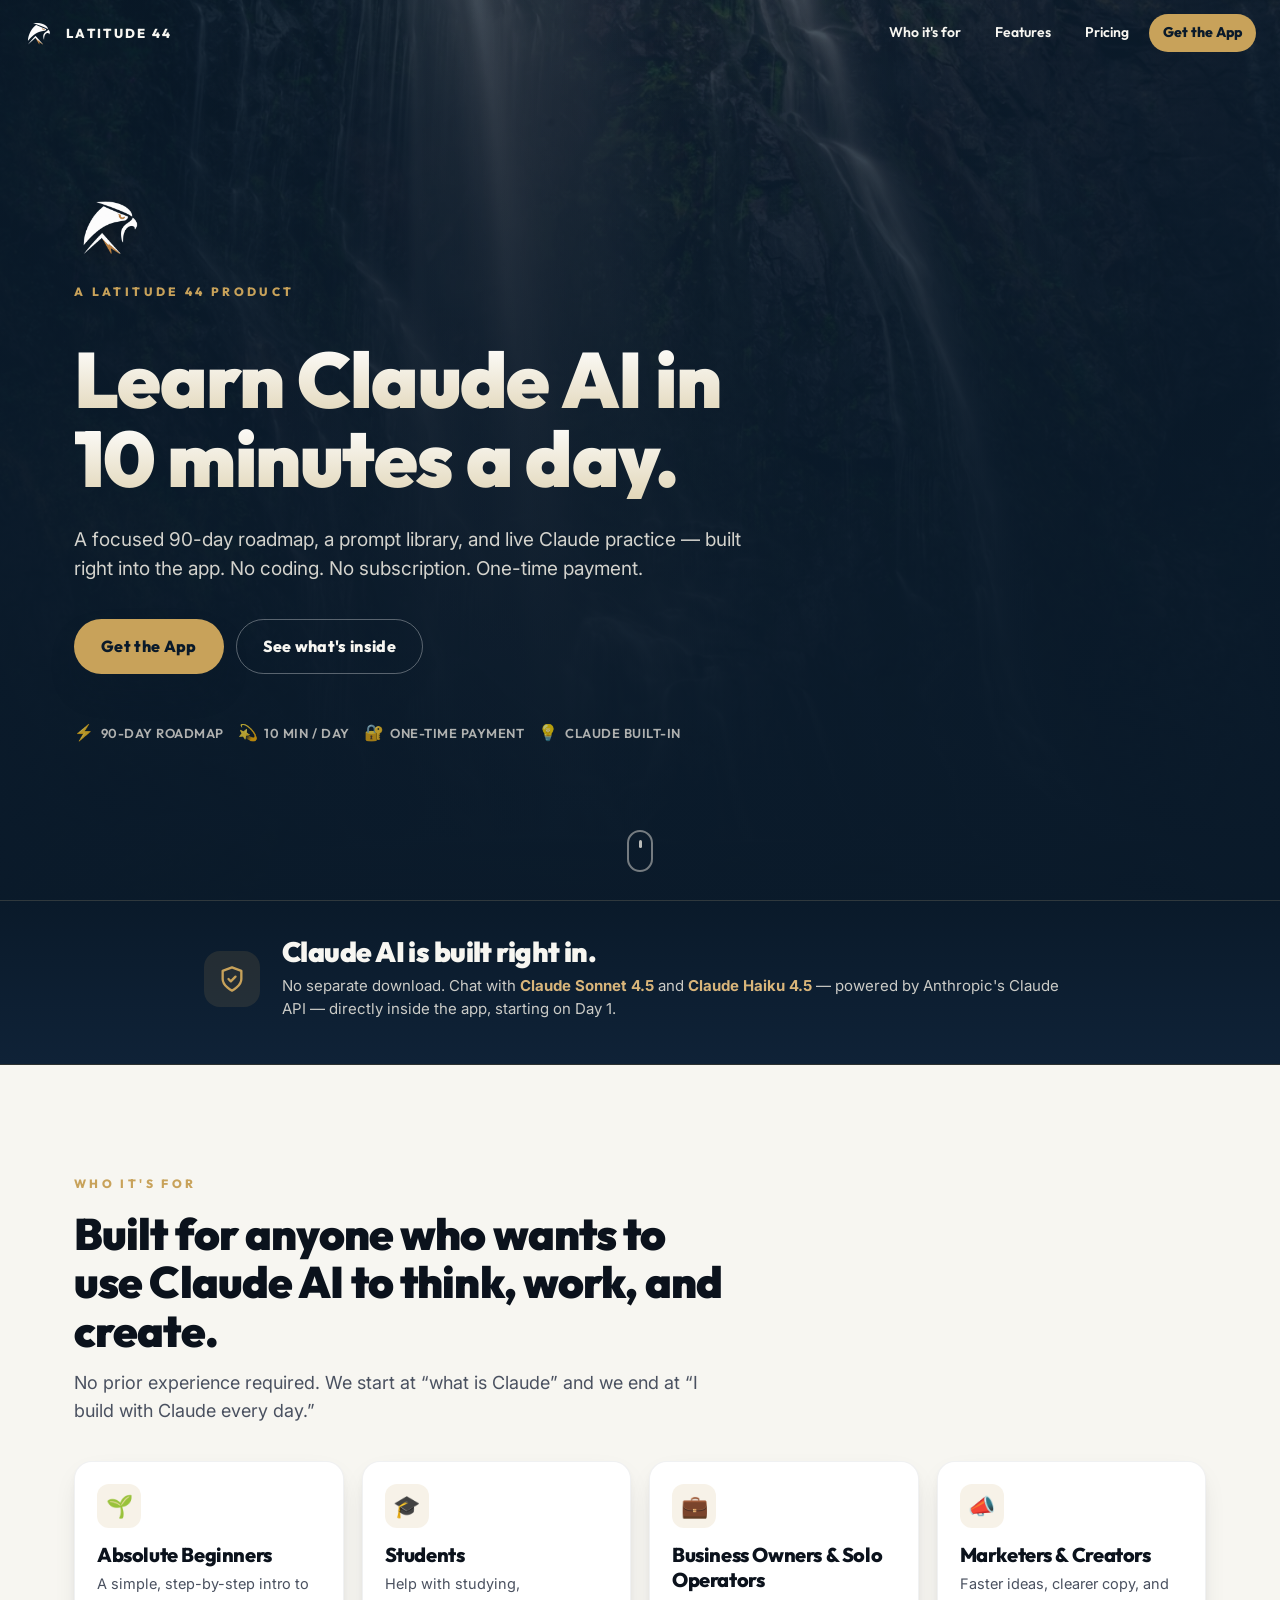
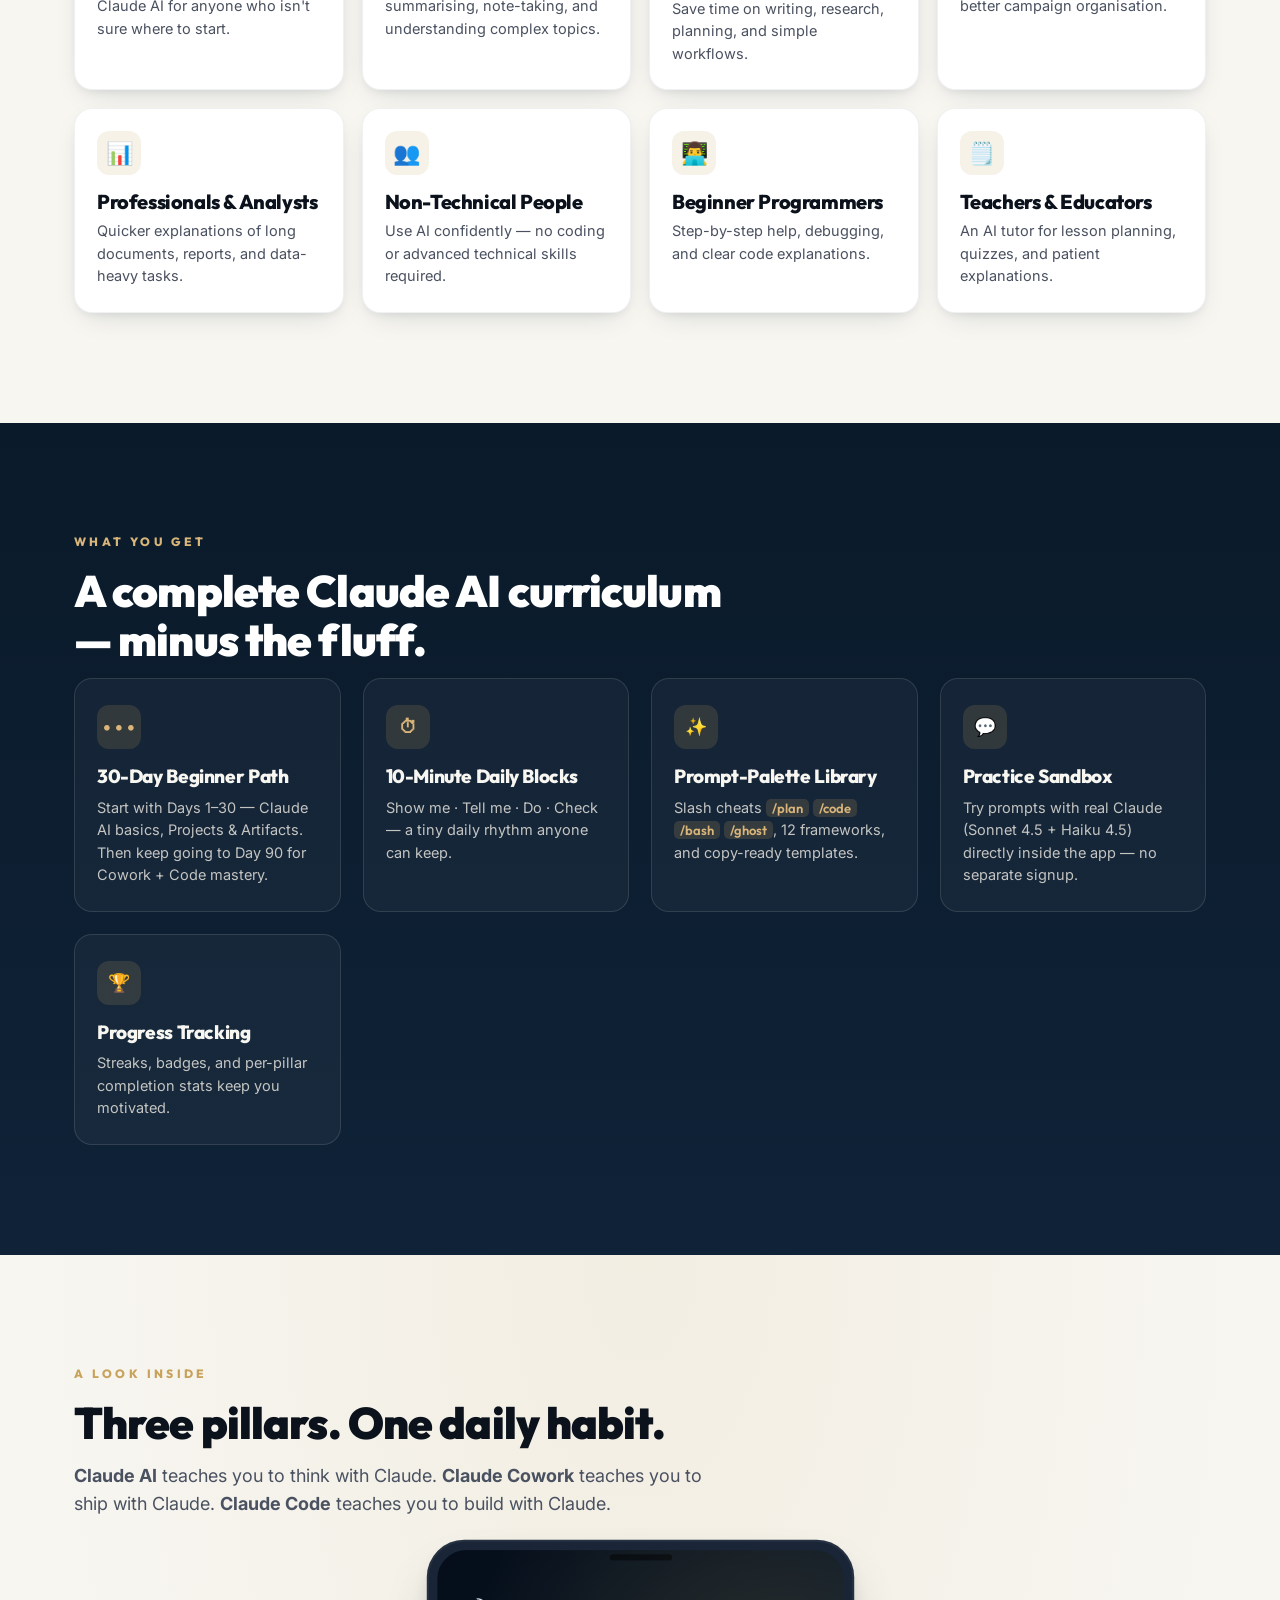
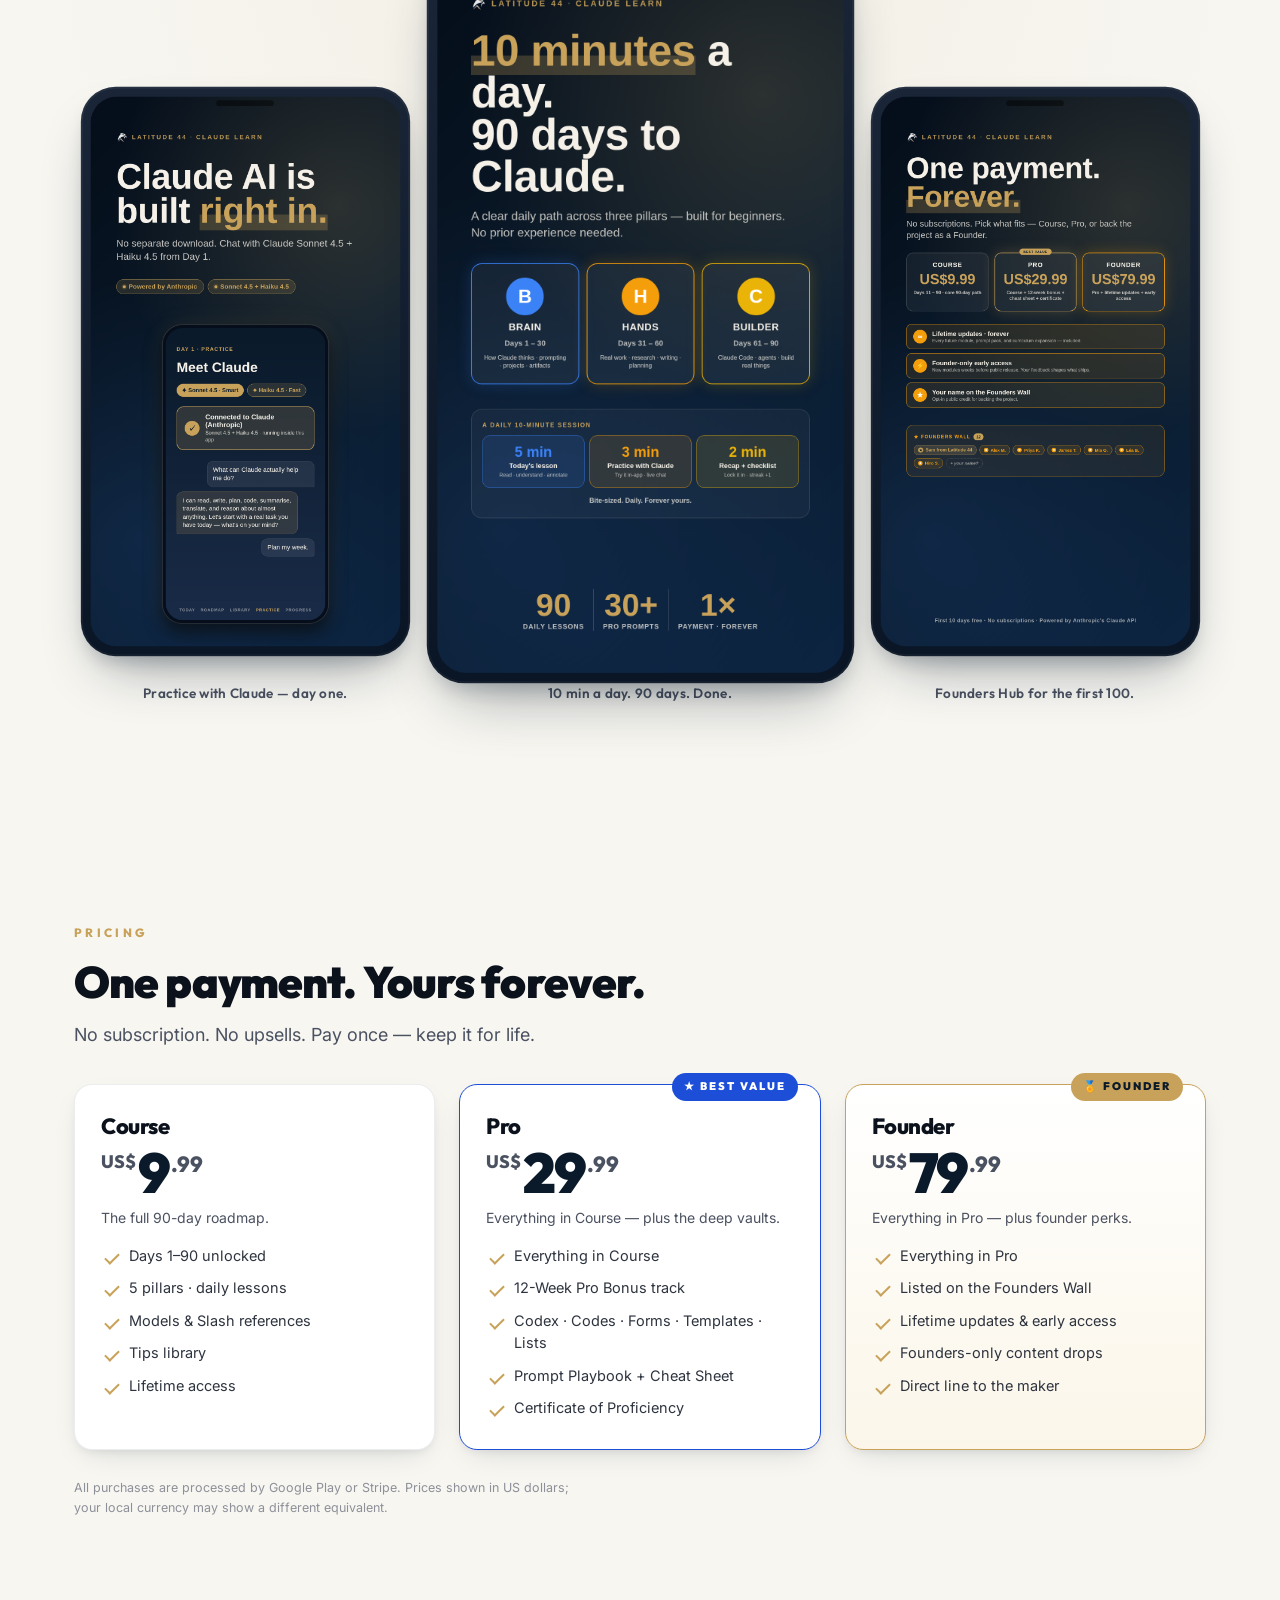
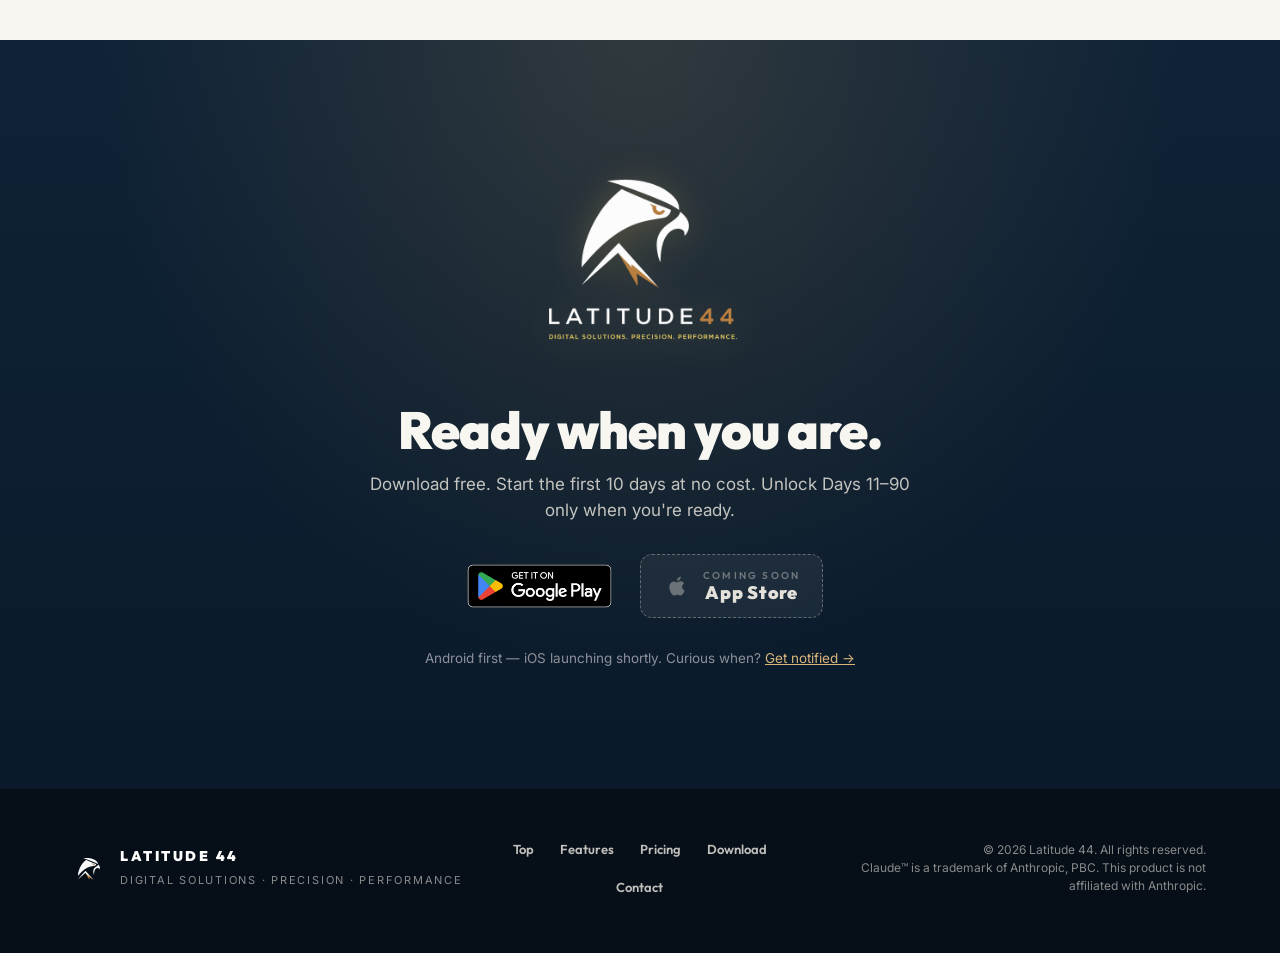
==== index.html @ 49bea575 "Add files via upload" ====
<!doctype html>
<html lang="en">
<head>
  <meta charset="utf-8" />
  <meta name="viewport" content="width=device-width,initial-scale=1,viewport-fit=cover" />
  <meta name="theme-color" content="#0A1A2A" />
  <title>Claude Learn — Learn Claude AI in 10 min/day · Latitude 44</title>
  <meta name="description" content="Master Claude AI in 90 days with a 10-minute daily routine. 90-day roadmap, prompt library, in-app Claude practice. Built by Latitude 44." />
  <meta name="author" content="Latitude 44" />

  <!-- Open Graph / social previews -->
  <meta property="og:type" content="website" />
  <meta property="og:title" content="Claude Learn — Learn Claude AI in 10 min/day" />
  <meta property="og:description" content="Master Claude AI in 90 days with a 10-minute daily routine. Built by Latitude 44." />
  <meta property="og:image" content="./assets/screenshot1_built_in_claude.png" />
  <meta property="og:url" content="https://latitude44.app" />
  <meta name="twitter:card" content="summary_large_image" />

  <link rel="icon" href="./assets/latitude44-falcon.png" type="image/png" />
  <link rel="apple-touch-icon" href="./assets/latitude44-falcon.png" />

  <!-- Display + body typefaces -->
  <link rel="preconnect" href="https://fonts.googleapis.com" />
  <link rel="preconnect" href="https://fonts.gstatic.com" crossorigin />
  <link
    href="https://fonts.googleapis.com/css2?family=Outfit:wght@400;600;800;900&family=Inter:wght@400;500;600;700&display=swap"
    rel="stylesheet"
  />

  <link rel="stylesheet" href="./styles.css" />
</head>
<body>

  <!-- ============== TOP NAV ============== -->
  <header class="top-nav" aria-label="Primary">
    <a href="#hero" class="brand-mark" aria-label="Latitude 44 home">
      <img src="./assets/latitude44-falcon.png" alt="Latitude 44 falcon" width="36" height="36" />
      <span class="brand-mark__text">LATITUDE&nbsp;44</span>
    </a>
    <nav class="top-nav__links" aria-label="Page sections">
      <a href="#who-for">Who it's for</a>
      <a href="#features">Features</a>
      <a href="#pricing">Pricing</a>
      <a href="#get" class="top-nav__cta">Get the App</a>
    </nav>
  </header>

  <!-- ============== HERO ============== -->
  <section id="hero" class="hero">
    <div class="hero__bg" aria-hidden="true">
      <img src="./assets/welcome-bg.webp" alt="" />
      <div class="hero__bg-overlay"></div>
    </div>

    <div class="hero__inner container">
      <img class="hero__falcon reveal" src="./assets/latitude44-falcon.png" alt="Latitude 44 falcon mark" width="96" height="96" />

      <p class="eyebrow reveal" style="--delay:90ms">A LATITUDE&nbsp;44 PRODUCT</p>

      <h1 class="hero__title">
        <span class="word reveal" style="--delay:120ms">Learn</span>
        <span class="word reveal" style="--delay:180ms">Claude&nbsp;AI</span>
        <span class="word reveal" style="--delay:240ms">in</span>
        <span class="word reveal" style="--delay:300ms">10&nbsp;minutes</span>
        <span class="word reveal" style="--delay:360ms">a&nbsp;day.</span>
      </h1>

      <p class="hero__sub reveal" style="--delay:480ms">
        A focused 90-day roadmap, a prompt library, and live Claude practice — built right into the app.
        No coding. No subscription. One-time payment.
      </p>

      <div class="hero__ctas reveal" style="--delay:600ms">
        <a href="#get" class="btn btn--primary">Get the App</a>
        <a href="#features" class="btn btn--ghost">See what's inside</a>
      </div>

      <ul class="hero__trust reveal" style="--delay:720ms" aria-label="At-a-glance highlights">
        <li><span>⚡</span> 90-day roadmap</li>
        <li><span>💫</span> 10 min / day</li>
        <li><span>🔐</span> One-time payment</li>
        <li><span>💡</span> Claude built-in</li>
      </ul>
    </div>

    <a href="#trust" class="hero__scroll-cue" aria-label="Scroll for more">
      <span></span>
    </a>
  </section>

  <!-- ============== TRUST STRIP · Claude is built in ============== -->
  <section id="trust" class="trust">
    <div class="container trust__inner reveal-on-scroll">
      <div class="trust__icon" aria-hidden="true">
        <svg viewBox="0 0 24 24" width="28" height="28" fill="none" stroke="currentColor" stroke-width="2" stroke-linecap="round" stroke-linejoin="round"><path d="M12 22s8-4 8-10V5l-8-3-8 3v7c0 6 8 10 8 10z"/><polyline points="9 12 11 14 15 10"/></svg>
      </div>
      <div class="trust__copy">
        <h2 class="trust__title">Claude AI is built right in.</h2>
        <p class="trust__body">
          No separate download. Chat with <strong>Claude Sonnet&nbsp;4.5</strong> and <strong>Claude Haiku&nbsp;4.5</strong> — powered by Anthropic's Claude API — directly inside the app, starting on Day&nbsp;1.
        </p>
      </div>
    </div>
  </section>

  <!-- ============== WHO THIS IS FOR ============== -->
  <section id="who-for" class="section">
    <div class="container">
      <p class="section__eyebrow reveal-on-scroll">WHO IT'S FOR</p>
      <h2 class="section__title reveal-on-scroll">Built for anyone who wants to use Claude AI to think, work, and create.</h2>
      <p class="section__lead reveal-on-scroll">No prior experience required. We start at “what is Claude” and we end at “I build with Claude every day.”</p>

      <div class="grid grid--3">
        <div class="who-card reveal-on-scroll">
          <span class="who-card__icon">🌱</span>
          <h3>Absolute Beginners</h3>
          <p>A simple, step-by-step intro to Claude AI for anyone who isn't sure where to start.</p>
        </div>
        <div class="who-card reveal-on-scroll">
          <span class="who-card__icon">🎓</span>
          <h3>Students</h3>
          <p>Help with studying, summarising, note-taking, and understanding complex topics.</p>
        </div>
        <div class="who-card reveal-on-scroll">
          <span class="who-card__icon">💼</span>
          <h3>Business Owners &amp; Solo Operators</h3>
          <p>Save time on writing, research, planning, and simple workflows.</p>
        </div>
        <div class="who-card reveal-on-scroll">
          <span class="who-card__icon">📣</span>
          <h3>Marketers &amp; Creators</h3>
          <p>Faster ideas, clearer copy, and better campaign organisation.</p>
        </div>
        <div class="who-card reveal-on-scroll">
          <span class="who-card__icon">📊</span>
          <h3>Professionals &amp; Analysts</h3>
          <p>Quicker explanations of long documents, reports, and data-heavy tasks.</p>
        </div>
        <div class="who-card reveal-on-scroll">
          <span class="who-card__icon">👥</span>
          <h3>Non-Technical People</h3>
          <p>Use AI confidently — no coding or advanced technical skills required.</p>
        </div>
        <div class="who-card reveal-on-scroll">
          <span class="who-card__icon">👨‍💻</span>
          <h3>Beginner Programmers</h3>
          <p>Step-by-step help, debugging, and clear code explanations.</p>
        </div>
        <div class="who-card reveal-on-scroll">
          <span class="who-card__icon">🗒️</span>
          <h3>Teachers &amp; Educators</h3>
          <p>An AI tutor for lesson planning, quizzes, and patient explanations.</p>
        </div>
      </div>
    </div>
  </section>

  <!-- ============== FEATURES (WHAT YOU GET) ============== -->
  <section id="features" class="section section--dark">
    <div class="container">
      <p class="section__eyebrow section__eyebrow--gold reveal-on-scroll">WHAT YOU GET</p>
      <h2 class="section__title section__title--light reveal-on-scroll">A complete Claude AI curriculum — minus the fluff.</h2>

      <div class="grid grid--features">
        <article class="feat-card reveal-on-scroll">
          <div class="feat-card__icon">• • •</div>
          <h3>30-Day Beginner Path</h3>
          <p>Start with Days 1–30 — Claude AI basics, Projects &amp; Artifacts. Then keep going to Day 90 for Cowork + Code mastery.</p>
        </article>
        <article class="feat-card reveal-on-scroll">
          <div class="feat-card__icon">⏱</div>
          <h3>10-Minute Daily Blocks</h3>
          <p>Show me · Tell me · Do · Check — a tiny daily rhythm anyone can keep.</p>
        </article>
        <article class="feat-card reveal-on-scroll">
          <div class="feat-card__icon">✨</div>
          <h3>Prompt-Palette Library</h3>
          <p>Slash cheats <code>/plan</code> <code>/code</code> <code>/bash</code> <code>/ghost</code>, 12 frameworks, and copy-ready templates.</p>
        </article>
        <article class="feat-card reveal-on-scroll">
          <div class="feat-card__icon">💬</div>
          <h3>Practice Sandbox</h3>
          <p>Try prompts with real Claude (Sonnet&nbsp;4.5 + Haiku&nbsp;4.5) directly inside the app — no separate signup.</p>
        </article>
        <article class="feat-card reveal-on-scroll">
          <div class="feat-card__icon">🏆</div>
          <h3>Progress Tracking</h3>
          <p>Streaks, badges, and per-pillar completion stats keep you motivated.</p>
        </article>
      </div>
    </div>
  </section>

  <!-- ============== APP PREVIEW · phones ============== -->
  <section id="preview" class="section section--showcase">
    <div class="container">
      <p class="section__eyebrow reveal-on-scroll">A LOOK INSIDE</p>
      <h2 class="section__title reveal-on-scroll">Three pillars. One daily habit.</h2>
      <p class="section__lead reveal-on-scroll">
        <strong>Claude AI</strong> teaches you to think with Claude. <strong>Claude Cowork</strong> teaches you to ship with Claude. <strong>Claude Code</strong> teaches you to build with Claude.
      </p>

      <div class="phones reveal-on-scroll">
        <figure class="phone phone--side">
          <div class="phone__frame"><img src="./assets/screenshot1_built_in_claude.png" alt="Claude AI built-in to the app" /></div>
          <figcaption>Practice with Claude — day one.</figcaption>
        </figure>
        <figure class="phone phone--center">
          <div class="phone__frame"><img src="./assets/screenshot2_10min_90days.png" alt="10 minutes a day, 90 days" /></div>
          <figcaption>10 min a day. 90 days. Done.</figcaption>
        </figure>
        <figure class="phone phone--side">
          <div class="phone__frame"><img src="./assets/screenshot3_founders_hub.png" alt="Founders Hub for Founder-tier buyers" /></div>
          <figcaption>Founders Hub for the first 100.</figcaption>
        </figure>
      </div>
    </div>
  </section>

  <!-- ============== PRICING · 3 tiers ============== -->
  <section id="pricing" class="section">
    <div class="container">
      <p class="section__eyebrow reveal-on-scroll">PRICING</p>
      <h2 class="section__title reveal-on-scroll">One payment. Yours forever.</h2>
      <p class="section__lead reveal-on-scroll">No subscription. No upsells. Pay once — keep it for life.</p>

      <div class="grid grid--pricing">
        <article class="tier reveal-on-scroll">
          <header>
            <h3>Course</h3>
            <div class="tier__price"><span class="tier__currency">US$</span>9<span class="tier__decimal">.99</span></div>
            <p class="tier__lead">The full 90-day roadmap.</p>
          </header>
          <ul>
            <li>Days 1–90 unlocked</li>
            <li>5 pillars · daily lessons</li>
            <li>Models &amp; Slash references</li>
            <li>Tips library</li>
            <li>Lifetime access</li>
          </ul>
        </article>

        <article class="tier tier--featured reveal-on-scroll">
          <div class="tier__badge">★ BEST VALUE</div>
          <header>
            <h3>Pro</h3>
            <div class="tier__price"><span class="tier__currency">US$</span>29<span class="tier__decimal">.99</span></div>
            <p class="tier__lead">Everything in Course — plus the deep vaults.</p>
          </header>
          <ul>
            <li>Everything in Course</li>
            <li>12-Week Pro Bonus track</li>
            <li>Codex · Codes · Forms · Templates · Lists</li>
            <li>Prompt Playbook + Cheat Sheet</li>
            <li>Certificate of Proficiency</li>
          </ul>
        </article>

        <article class="tier tier--founder reveal-on-scroll">
          <div class="tier__badge tier__badge--gold">🏅 FOUNDER</div>
          <header>
            <h3>Founder</h3>
            <div class="tier__price"><span class="tier__currency">US$</span>79<span class="tier__decimal">.99</span></div>
            <p class="tier__lead">Everything in Pro — plus founder perks.</p>
          </header>
          <ul>
            <li>Everything in Pro</li>
            <li>Listed on the Founders Wall</li>
            <li>Lifetime updates &amp; early access</li>
            <li>Founders-only content drops</li>
            <li>Direct line to the maker</li>
          </ul>
        </article>
      </div>

      <p class="pricing__finepoint reveal-on-scroll">All purchases are processed by Google Play or Stripe. Prices shown in US dollars; your local currency may show a different equivalent.</p>
    </div>
  </section>

  <!-- ============== GET / BUY ============== -->
  <section id="get" class="section section--get">
    <div class="container get__inner">
      <img class="get__logo" src="./assets/latitude44-logo.png" alt="Latitude 44" />
      <h2 class="get__title">Ready when you are.</h2>
      <p class="get__lead">Download free. Start the first 10 days at no cost. Unlock Days 11–90 only when you're ready.</p>

      <div class="get__badges">
        <a
          class="badge badge--live"
          href="https://play.google.com/store/apps/details?id=com.latitude44.claudelearn"
          target="_blank"
          rel="noopener"
          aria-label="Get Claude Learn on Google Play"
        >
          <img src="./assets/google-play-badge.png" alt="Get it on Google Play" />
        </a>

        <div class="badge badge--soon" aria-label="Coming soon to the Apple App Store">
          <div class="badge--soon__inner">
            <svg viewBox="0 0 24 24" width="28" height="28" fill="currentColor" aria-hidden="true"><path d="M16.365 12.667c-.018-2.026 1.65-2.998 1.724-3.046-.94-1.376-2.404-1.565-2.927-1.588-1.247-.126-2.434.733-3.07.733-.633 0-1.612-.715-2.65-.695-1.366.02-2.626.794-3.328 2.013-1.418 2.459-.362 6.094 1.021 8.087.677.976 1.483 2.07 2.54 2.03 1.022-.041 1.41-.66 2.646-.66s1.586.66 2.667.64c1.103-.018 1.798-.991 2.471-1.97.778-1.13 1.097-2.227 1.115-2.283-.024-.012-2.137-.819-2.159-3.261zM14.43 6.45c.55-.69.928-1.62.825-2.583-.797.035-1.793.555-2.367 1.235-.508.594-.962 1.572-.847 2.49.897.07 1.83-.453 2.39-1.142z"/></svg>
            <span>
              <span class="badge--soon__lead">Coming soon</span>
              <span class="badge--soon__store">App&nbsp;Store</span>
            </span>
          </div>
        </div>
      </div>

      <p class="get__finepoint">Android first — iOS launching shortly. Curious when? <a href="mailto:latitude44@protonmail.com?subject=Notify%20me%20when%20iOS%20launches">Get notified →</a></p>
    </div>
  </section>

  <!-- ============== FOOTER ============== -->
  <footer class="footer">
    <div class="container footer__inner">
      <div class="footer__brand">
        <img src="./assets/latitude44-falcon.png" alt="" width="32" height="32" />
        <div>
          <p class="footer__name">LATITUDE&nbsp;44</p>
          <p class="footer__tagline">DIGITAL SOLUTIONS · PRECISION · PERFORMANCE</p>
        </div>
      </div>
      <nav class="footer__links" aria-label="Footer">
        <a href="#hero">Top</a>
        <a href="#features">Features</a>
        <a href="#pricing">Pricing</a>
        <a href="#get">Download</a>
        <a href="mailto:latitude44@protonmail.com">Contact</a>
      </nav>
      <p class="footer__legal">
        © <span id="yr"></span> Latitude&nbsp;44. All rights reserved.
        <br />
        Claude™ is a trademark of Anthropic, PBC. This product is not affiliated with Anthropic.
      </p>
    </div>
  </footer>

  <script src="./script.js" defer></script>
</body>
</html>
---- styles.css ----
/* ====================================================================
   Latitude 44 — Claude Learn landing page
   ------------------------------------------------------------------
   Design tokens mirror the in-app `latitude44` brand object:
     navy  #0A1A2A   gold  #C8A25A   greyLight #E6E6E6
   Headings use Outfit 900 (display).  Body uses Inter.
   ==================================================================== */

:root {
  --navy-900: #0A1A2A;
  --navy-800: #0F2237;
  --navy-700: #15314F;
  --navy-600: #1C406A;
  --gold-500: #C8A25A;
  --gold-400: #D9B57A;
  --grey-100: #F7F6F1;
  --grey-200: #E6E6E6;
  --grey-500: #8D9099;
  --ink-900:  #0B121C;
  --ink-700:  #2E343F;
  --ink-500:  #4A5160;

  --brain:    #1E2C50;   /* pillar 1 · navy */
  --hands:    #0E7490;   /* pillar 2 · cyan */
  --builder:  #1D4ED8;   /* pillar 3 · blue */

  --maxw:     1180px;
  --radius:   18px;
  --radius-sm: 10px;

  --shadow-card: 0 10px 30px -12px rgba(10,26,42,.18), 0 4px 8px -3px rgba(10,26,42,.08);
  --shadow-pop:  0 18px 40px -16px rgba(10,26,42,.45);
}

* { box-sizing: border-box; }
html { scroll-behavior: smooth; }
body {
  margin: 0;
  font-family: 'Inter', system-ui, -apple-system, Segoe UI, sans-serif;
  font-size: 16px;
  line-height: 1.55;
  color: var(--ink-900);
  background: var(--grey-100);
  -webkit-font-smoothing: antialiased;
  text-rendering: optimizeLegibility;
}
img { max-width: 100%; height: auto; display: block; }
a { color: inherit; }

.container {
  width: 100%;
  max-width: var(--maxw);
  margin: 0 auto;
  padding: 0 24px;
}

/* ============== TYPOGRAPHY ============== */
h1, h2, h3 {
  font-family: 'Outfit', 'Inter', sans-serif;
  letter-spacing: -0.02em;
  margin: 0;
}
h1 { font-weight: 900; font-size: clamp(40px, 7vw, 78px); line-height: 1.02; }
h2 { font-weight: 900; font-size: clamp(28px, 4vw, 44px); line-height: 1.1; }
h3 { font-weight: 800; font-size: 20px; line-height: 1.25; }

.eyebrow,
.section__eyebrow {
  font-family: 'Outfit', sans-serif;
  font-weight: 800;
  font-size: 12px;
  letter-spacing: 0.28em;
  color: var(--gold-500);
  text-transform: uppercase;
  margin: 0 0 16px;
}
.section__eyebrow--gold { color: var(--gold-400); }

/* ============== BUTTONS ============== */
.btn {
  display: inline-flex;
  align-items: center;
  justify-content: center;
  gap: 8px;
  padding: 14px 26px;
  border-radius: 999px;
  font-family: 'Outfit', sans-serif;
  font-weight: 800;
  font-size: 16px;
  letter-spacing: 0.02em;
  text-decoration: none;
  border: 1.5px solid transparent;
  transition: transform .18s ease, box-shadow .18s ease, background-color .18s ease, border-color .18s ease;
}
.btn--primary {
  background: var(--gold-500);
  color: var(--navy-900);
  box-shadow: var(--shadow-pop);
}
.btn--primary:hover { transform: translateY(-1px); background: var(--gold-400); }
.btn--primary:active { transform: translateY(0); }

.btn--ghost {
  background: transparent;
  color: var(--grey-100);
  border-color: rgba(255,255,255,.32);
}
.btn--ghost:hover { border-color: var(--gold-500); color: var(--gold-400); }

/* ============== TOP NAV ============== */
.top-nav {
  position: fixed;
  top: 0; left: 0; right: 0;
  z-index: 50;
  display: flex;
  align-items: center;
  justify-content: space-between;
  gap: 24px;
  padding: 14px 24px;
  background: rgba(10,26,42,0);
  transition: background .25s ease, backdrop-filter .25s ease, padding .25s ease;
}
.top-nav.is-scrolled {
  background: rgba(10,26,42,.72);
  backdrop-filter: blur(10px);
  -webkit-backdrop-filter: blur(10px);
  padding: 10px 24px;
}
.brand-mark {
  display: inline-flex;
  align-items: center;
  gap: 10px;
  color: var(--grey-100);
  text-decoration: none;
  font-family: 'Outfit', sans-serif;
  font-weight: 800;
  letter-spacing: 0.18em;
  font-size: 13px;
}
.brand-mark img { width: 32px; height: 32px; }
.top-nav__links {
  display: flex;
  align-items: center;
  gap: 6px;
}
.top-nav__links a {
  color: var(--grey-100);
  text-decoration: none;
  font-family: 'Outfit', sans-serif;
  font-weight: 600;
  font-size: 14px;
  padding: 8px 14px;
  border-radius: 999px;
  transition: background .18s ease, color .18s ease;
}
.top-nav__links a:hover { background: rgba(255,255,255,.08); }
.top-nav__cta {
  background: var(--gold-500);
  color: var(--navy-900) !important;
  font-weight: 800 !important;
  border-radius: 999px;
}
.top-nav__cta:hover { background: var(--gold-400) !important; }

@media (max-width: 720px) {
  .top-nav__links a:not(.top-nav__cta) { display: none; }
  .top-nav { padding: 10px 18px; }
  .brand-mark__text { display: none; }
}

/* ============== HERO ============== */
.hero {
  position: relative;
  isolation: isolate;
  min-height: 100svh;
  display: flex;
  align-items: center;
  color: var(--grey-100);
  overflow: hidden;
  padding: 96px 0 64px;
}
.hero__bg {
  position: absolute; inset: 0;
  z-index: -1;
  background: var(--navy-900);
}
.hero__bg img {
  width: 100%; height: 100%;
  object-fit: cover;
  opacity: .42;
  filter: saturate(.8);
  animation: heroBgFloat 18s ease-in-out infinite alternate;
}
.hero__bg-overlay {
  position: absolute; inset: 0;
  background:
    radial-gradient(ellipse at top, rgba(10,26,42,0) 0%, rgba(10,26,42,.55) 60%, rgba(10,26,42,.95) 100%),
    linear-gradient(180deg, rgba(10,26,42,.25), rgba(10,26,42,.95) 88%);
}
@keyframes heroBgFloat {
  from { transform: scale(1) translateY(0); }
  to   { transform: scale(1.06) translateY(-1.5%); }
}
.hero__inner {
  position: relative;
  display: flex;
  flex-direction: column;
  align-items: flex-start;
  text-align: left;
  gap: 18px;
}
.hero__falcon {
  width: 78px; height: 78px;
  filter: drop-shadow(0 6px 12px rgba(0,0,0,.35));
}
.hero__title {
  display: flex;
  flex-wrap: wrap;
  gap: 0 14px;
  margin: 4px 0 8px;
  max-width: 16ch;
}
.hero__title .word {
  display: inline-block;
  background: linear-gradient(180deg, #fff 0%, #E1D6B8 100%);
  -webkit-background-clip: text;
  background-clip: text;
  -webkit-text-fill-color: transparent;
  color: transparent;
}
.hero__sub {
  font-size: clamp(16px, 1.6vw, 19px);
  max-width: 56ch;
  color: rgba(245,241,232,.86);
  margin: 0;
}
.hero__ctas {
  display: flex;
  gap: 12px;
  margin-top: 18px;
  flex-wrap: wrap;
}
.hero__trust {
  list-style: none;
  display: flex;
  flex-wrap: wrap;
  gap: 8px 14px;
  padding: 0;
  margin: 28px 0 0;
  color: rgba(245,241,232,.7);
  font-size: 13px;
  letter-spacing: 0.04em;
  text-transform: uppercase;
  font-family: 'Outfit', sans-serif;
  font-weight: 600;
}
.hero__trust li { display: inline-flex; align-items: center; gap: 6px; }
.hero__trust li span { font-size: 16px; }

.hero__scroll-cue {
  position: absolute;
  bottom: 28px; left: 50%;
  transform: translateX(-50%);
  width: 26px; height: 42px;
  border: 2px solid rgba(245,241,232,.45);
  border-radius: 22px;
  display: grid; place-items: start center;
  padding-top: 8px;
}
.hero__scroll-cue span {
  display: block;
  width: 3px; height: 8px;
  border-radius: 2px;
  background: rgba(245,241,232,.75);
  animation: scrollCue 1.5s ease-in-out infinite;
}
@keyframes scrollCue {
  0% { transform: translateY(0); opacity: 0; }
  35% { opacity: 1; }
  100% { transform: translateY(14px); opacity: 0; }
}

/* ============== TRUST STRIP ============== */
.trust {
  background: linear-gradient(180deg, var(--navy-900) 0%, var(--navy-800) 100%);
  color: var(--grey-100);
  padding: 36px 0 44px;
  border-top: 1px solid rgba(200,162,90,.18);
  border-bottom: 1px solid rgba(200,162,90,.18);
}
.trust__inner {
  display: flex;
  align-items: center;
  gap: 22px;
  max-width: 920px;
}
.trust__icon {
  width: 56px; height: 56px;
  border-radius: 16px;
  background: rgba(200,162,90,.12);
  color: var(--gold-500);
  display: grid; place-items: center;
  flex: 0 0 auto;
}
.trust__title {
  font-size: clamp(22px, 2.4vw, 28px);
  margin: 0 0 6px;
}
.trust__body {
  margin: 0;
  font-size: 15px;
  color: rgba(245,241,232,.82);
  line-height: 1.55;
}
.trust__body strong { color: var(--gold-400); font-weight: 700; }

/* ============== GENERIC SECTION ============== */
.section {
  padding: clamp(64px, 9vw, 110px) 0;
  background: var(--grey-100);
}
.section--dark {
  background: linear-gradient(180deg, var(--navy-900) 0%, var(--navy-800) 100%);
  color: var(--grey-100);
}
.section--showcase {
  background:
    radial-gradient(ellipse at top, rgba(200,162,90,.10), transparent 70%),
    var(--grey-100);
}
.section__title { max-width: 22ch; margin-bottom: 14px; }
.section__title--light { color: var(--grey-100); }
.section__lead {
  max-width: 60ch;
  margin: 0 0 36px;
  font-size: clamp(15px, 1.6vw, 18px);
  color: var(--ink-500);
}
.section--dark .section__lead { color: rgba(245,241,232,.72); }
.section--dark .section__title { color: #fff; }

/* ============== GRIDS ============== */
.grid {
  display: grid;
  gap: 18px;
}
.grid--3 { grid-template-columns: repeat(auto-fit, minmax(260px, 1fr)); }
.grid--features { grid-template-columns: repeat(auto-fit, minmax(240px, 1fr)); gap: 22px; }
.grid--pricing  { grid-template-columns: repeat(auto-fit, minmax(280px, 1fr)); gap: 24px; }

/* ============== WHO CARD ============== */
.who-card {
  background: #fff;
  border-radius: var(--radius);
  padding: 22px 22px 24px;
  border: 1px solid rgba(10,26,42,.06);
  box-shadow: var(--shadow-card);
  transition: transform .22s ease, box-shadow .22s ease, border-color .22s ease;
}
.who-card:hover {
  transform: translateY(-4px);
  box-shadow: var(--shadow-pop);
  border-color: rgba(200,162,90,.5);
}
.who-card__icon {
  display: inline-grid;
  place-items: center;
  width: 44px; height: 44px;
  border-radius: 12px;
  background: rgba(200,162,90,.14);
  font-size: 22px;
  margin-bottom: 14px;
}
.who-card h3 { margin: 0 0 6px; }
.who-card p { margin: 0; color: var(--ink-500); font-size: 14.5px; }

/* ============== FEATURE CARD ============== */
.feat-card {
  background: rgba(255,255,255,.04);
  border: 1px solid rgba(245,241,232,.12);
  border-radius: var(--radius);
  padding: 26px 22px 24px;
  color: var(--grey-100);
  transition: transform .22s ease, border-color .22s ease, background .22s ease;
}
.feat-card:hover {
  transform: translateY(-4px);
  border-color: var(--gold-500);
  background: rgba(255,255,255,.06);
}
.feat-card__icon {
  width: 44px; height: 44px;
  border-radius: 12px;
  background: rgba(200,162,90,.16);
  color: var(--gold-400);
  display: grid; place-items: center;
  font-size: 18px;
  font-weight: 800;
  margin-bottom: 16px;
}
.feat-card h3 { margin: 0 0 8px; font-size: 19px; }
.feat-card p { margin: 0; color: rgba(245,241,232,.78); font-size: 14.5px; line-height: 1.55; }
.feat-card code {
  background: rgba(200,162,90,.18);
  color: var(--gold-400);
  padding: 1px 6px;
  border-radius: 5px;
  font-size: 13px;
  font-family: 'Outfit', monospace;
  font-weight: 600;
  letter-spacing: 0;
}

/* ============== PHONE MOCKUPS ============== */
.phones {
  display: grid;
  grid-template-columns: 1fr 1.2fr 1fr;
  gap: 18px;
  align-items: end;
  margin-top: 12px;
}
.phone { margin: 0; }
.phone__frame {
  position: relative;
  border-radius: 36px;
  background: linear-gradient(180deg, #1a2638 0%, #0a1525 100%);
  padding: 10px;
  box-shadow:
    inset 0 0 0 2px rgba(255,255,255,.05),
    0 30px 60px -25px rgba(10,26,42,.45),
    0 12px 20px -8px rgba(10,26,42,.22);
}
.phone__frame::before {
  /* speaker / notch */
  content: '';
  position: absolute;
  top: 14px; left: 50%;
  transform: translateX(-50%);
  width: 60px; height: 6px;
  border-radius: 999px;
  background: rgba(0,0,0,.45);
  z-index: 2;
}
.phone__frame img {
  width: 100%; height: auto;
  border-radius: 28px;
  display: block;
}
.phone--center .phone__frame { transform: scale(1.04); }
.phone--side   .phone__frame { transform: scale(.96); }
.phone figcaption {
  margin-top: 14px;
  text-align: center;
  font-size: 13.5px;
  color: var(--ink-500);
  font-family: 'Outfit', sans-serif;
  font-weight: 600;
  letter-spacing: 0.02em;
}

@media (max-width: 880px) {
  .phones { grid-template-columns: 1fr; max-width: 360px; margin: 0 auto; }
  .phone--side .phone__frame, .phone--center .phone__frame { transform: none; }
}

/* ============== PRICING TIERS ============== */
.tier {
  position: relative;
  background: #fff;
  border: 1.5px solid rgba(10,26,42,.08);
  border-radius: var(--radius);
  padding: 28px 26px 30px;
  box-shadow: var(--shadow-card);
  display: flex;
  flex-direction: column;
  gap: 16px;
  transition: transform .22s ease, box-shadow .22s ease, border-color .22s ease;
}
.tier:hover { transform: translateY(-4px); box-shadow: var(--shadow-pop); }
.tier h3 { font-size: 22px; }
.tier__price {
  font-family: 'Outfit', sans-serif;
  font-weight: 900;
  font-size: 56px;
  line-height: 1;
  letter-spacing: -0.04em;
  color: var(--navy-900);
  display: flex;
  align-items: flex-start;
  gap: 2px;
  margin: 4px 0 0;
}
.tier__currency { font-size: 18px; font-weight: 800; padding-top: 8px; color: var(--ink-500); letter-spacing: 0; }
.tier__decimal  { font-size: 22px; font-weight: 800; padding-top: 8px; color: var(--ink-500); letter-spacing: 0; }
.tier__lead { color: var(--ink-500); margin: 6px 0 0; font-size: 14px; }
.tier ul { list-style: none; padding: 0; margin: 0; display: flex; flex-direction: column; gap: 10px; }
.tier li {
  position: relative;
  padding-left: 28px;
  font-size: 14.5px;
  color: var(--ink-700);
}
.tier li::before {
  content: '';
  position: absolute;
  left: 4px; top: 8px;
  width: 12px; height: 6px;
  border-left: 2px solid var(--gold-500);
  border-bottom: 2px solid var(--gold-500);
  transform: rotate(-45deg);
}
.tier__badge {
  position: absolute;
  top: -12px; right: 22px;
  background: var(--builder);
  color: #fff;
  font-family: 'Outfit', sans-serif;
  font-weight: 900;
  font-size: 11px;
  letter-spacing: 0.18em;
  padding: 5px 12px;
  border-radius: 999px;
}
.tier__badge--gold { background: var(--gold-500); color: var(--navy-900); }
.tier--featured { border-color: var(--builder); }
.tier--founder  { border-color: var(--gold-500); background: linear-gradient(180deg, #fff 0%, #FBF6E9 100%); }

.pricing__finepoint {
  margin-top: 28px;
  font-size: 12.5px;
  color: var(--grey-500);
  max-width: 64ch;
  line-height: 1.55;
}

/* ============== GET / BUY ============== */
.section--get {
  background:
    radial-gradient(ellipse at top, rgba(200,162,90,.18) 0%, transparent 60%),
    linear-gradient(180deg, var(--navy-800) 0%, var(--navy-900) 100%);
  color: var(--grey-100);
  text-align: center;
  padding: clamp(72px, 10vw, 120px) 0;
}
.get__inner { display: flex; flex-direction: column; align-items: center; }
.get__logo {
  width: 220px;
  margin-bottom: 22px;
  filter: drop-shadow(0 4px 18px rgba(200,162,90,.35));
}
.get__title { font-size: clamp(32px, 5vw, 52px); margin-bottom: 12px; }
.get__lead { max-width: 52ch; margin: 0 0 30px; color: rgba(245,241,232,.78); font-size: 17px; }
.get__badges {
  display: flex;
  flex-wrap: wrap;
  align-items: center;
  justify-content: center;
  gap: 18px;
  margin-bottom: 18px;
}
.badge { display: inline-block; transition: transform .18s ease; }
.badge:hover { transform: translateY(-2px); }
.badge--live img { height: 64px; width: auto; }
.badge--soon {
  background: rgba(255,255,255,.06);
  border: 1.5px dashed rgba(245,241,232,.32);
  border-radius: 12px;
  padding: 12px 22px;
  color: rgba(245,241,232,.55);
  height: 64px;
  display: inline-flex;
  align-items: center;
}
.badge--soon__inner { display: flex; align-items: center; gap: 12px; }
.badge--soon__inner svg { opacity: .65; }
.badge--soon__lead,
.badge--soon__store {
  display: block;
  font-family: 'Outfit', sans-serif;
  letter-spacing: 0.04em;
}
.badge--soon__lead  { font-size: 10px; font-weight: 600; text-transform: uppercase; letter-spacing: 0.22em; opacity: .7; }
.badge--soon__store { font-size: 18px; font-weight: 900; line-height: 1.1; color: rgba(245,241,232,.92); }
.get__finepoint { font-size: 13.5px; color: var(--grey-500); margin: 12px 0 0; }
.get__finepoint a { color: var(--gold-400); text-decoration: underline; }
.get__finepoint a:hover { color: var(--gold-500); }

/* ============== FOOTER ============== */
.footer {
  background: #060E18;
  color: rgba(245,241,232,.72);
  padding: 44px 0 50px;
}
.footer__inner {
  display: grid;
  grid-template-columns: 1.4fr 1fr 1.4fr;
  gap: 30px;
  align-items: center;
}
.footer__brand { display: flex; align-items: center; gap: 14px; }
.footer__name {
  margin: 0;
  font-family: 'Outfit', sans-serif;
  font-weight: 900;
  color: #fff;
  letter-spacing: 0.18em;
  font-size: 14px;
}
.footer__tagline { margin: 4px 0 0; font-size: 11px; letter-spacing: 0.16em; color: rgba(245,241,232,.55); }
.footer__links {
  display: flex;
  flex-wrap: wrap;
  justify-content: center;
  gap: 6px 18px;
  font-family: 'Outfit', sans-serif;
  font-weight: 600;
  font-size: 13px;
}
.footer__links a { color: rgba(245,241,232,.78); text-decoration: none; padding: 6px 4px; }
.footer__links a:hover { color: var(--gold-400); }
.footer__legal { text-align: right; font-size: 12px; color: rgba(245,241,232,.55); margin: 0; line-height: 1.5; }

@media (max-width: 820px) {
  .footer__inner { grid-template-columns: 1fr; text-align: center; }
  .footer__brand, .footer__links { justify-content: center; }
  .footer__legal { text-align: center; }
}

/* ============== REVEAL / ANIMATIONS ============== */
.reveal,
.reveal-on-scroll {
  opacity: 0;
  transform: translateY(16px);
  transition: opacity .8s ease, transform .8s ease;
  transition-delay: var(--delay, 0ms);
}
.reveal.is-in,
.reveal-on-scroll.is-in {
  opacity: 1;
  transform: none;
}

/* Respect user preference */
@media (prefers-reduced-motion: reduce) {
  *, *::before, *::after { animation-duration: .001s !important; animation-iteration-count: 1 !important; transition-duration: .001s !important; }
  .reveal, .reveal-on-scroll { opacity: 1; transform: none; }
}
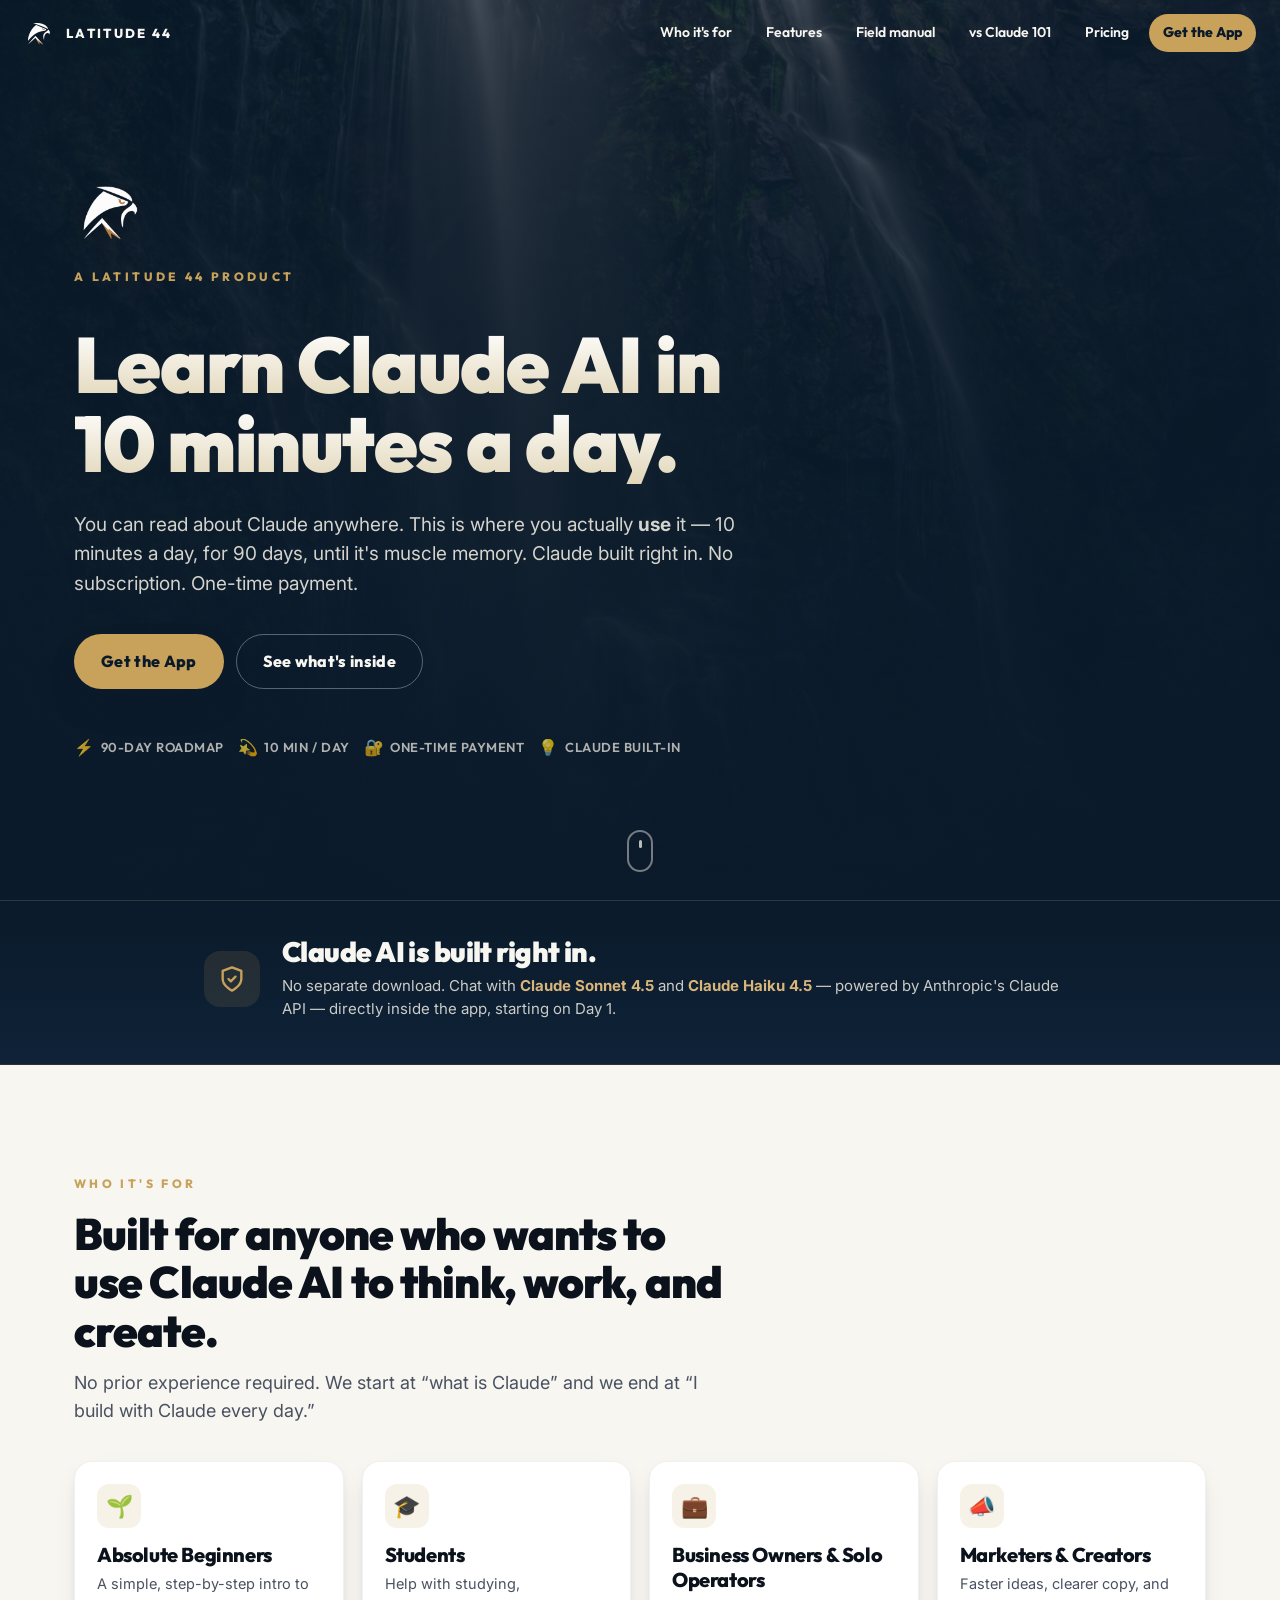
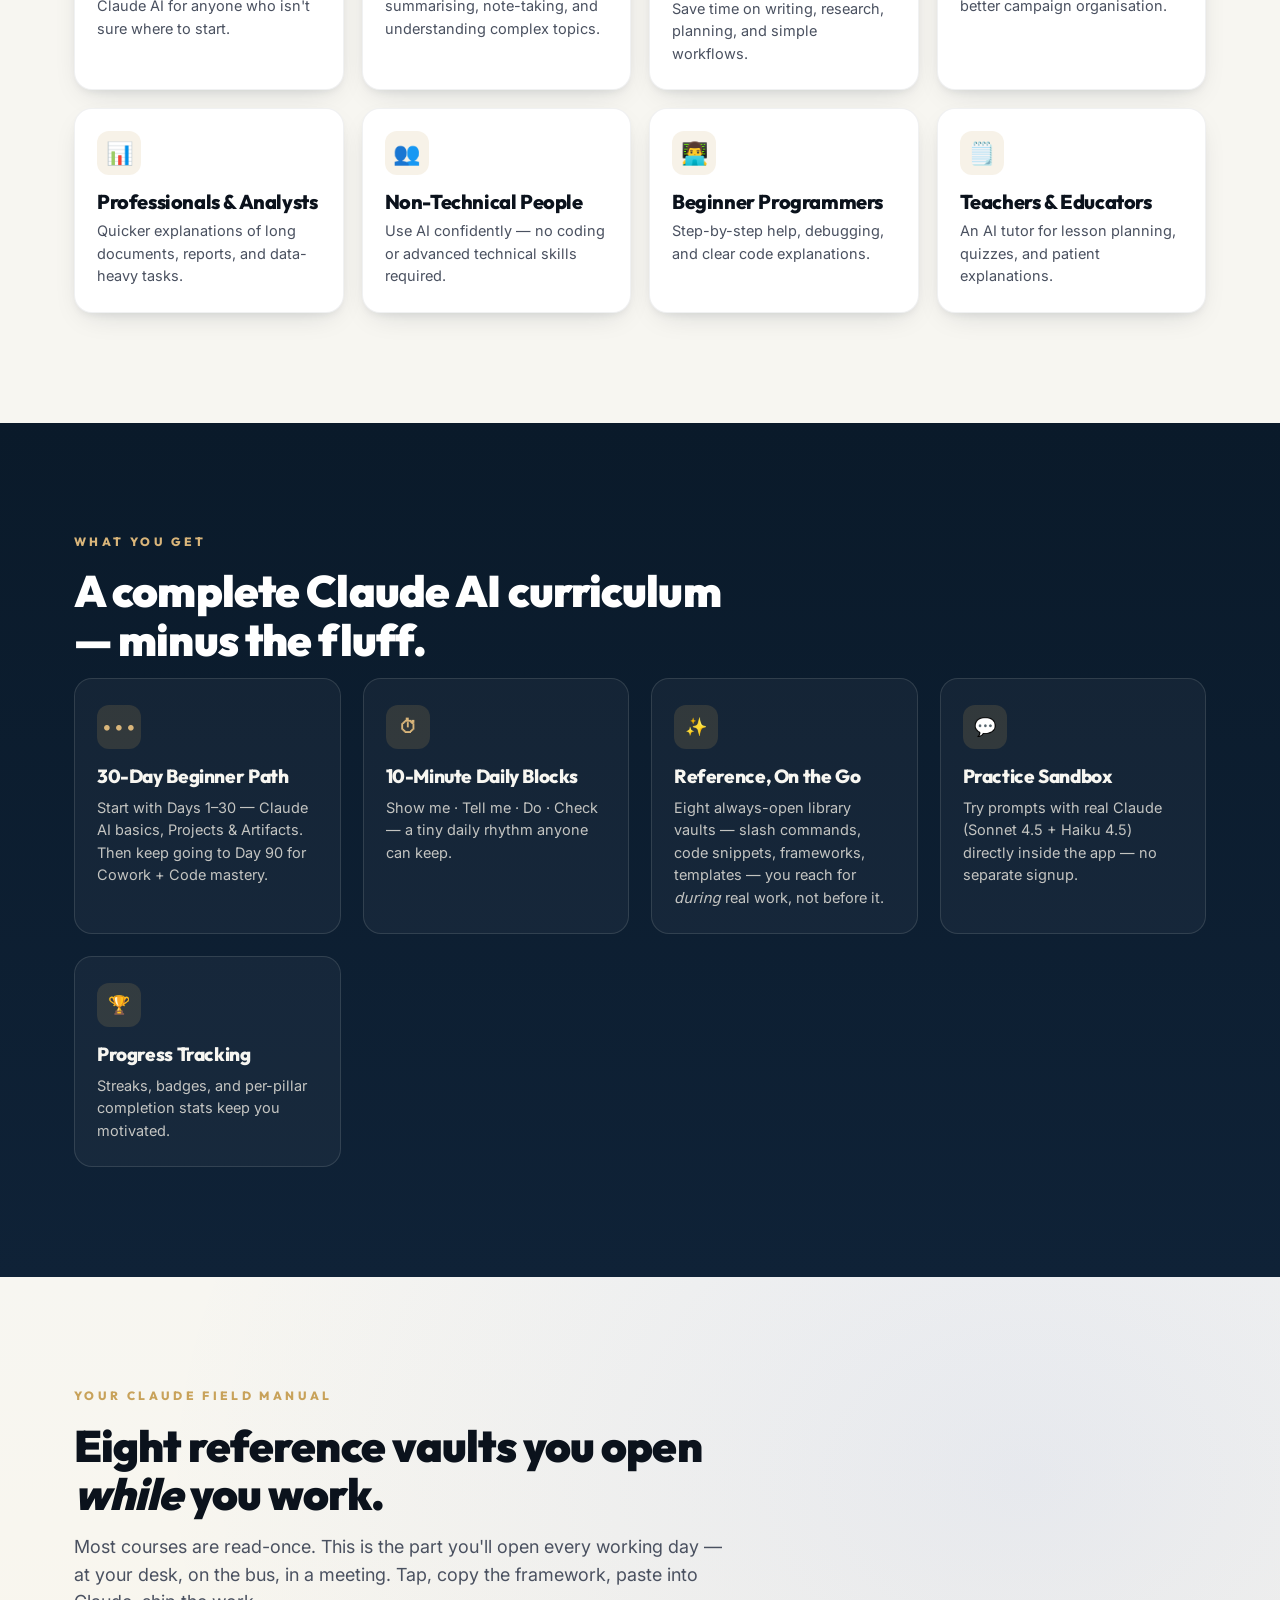
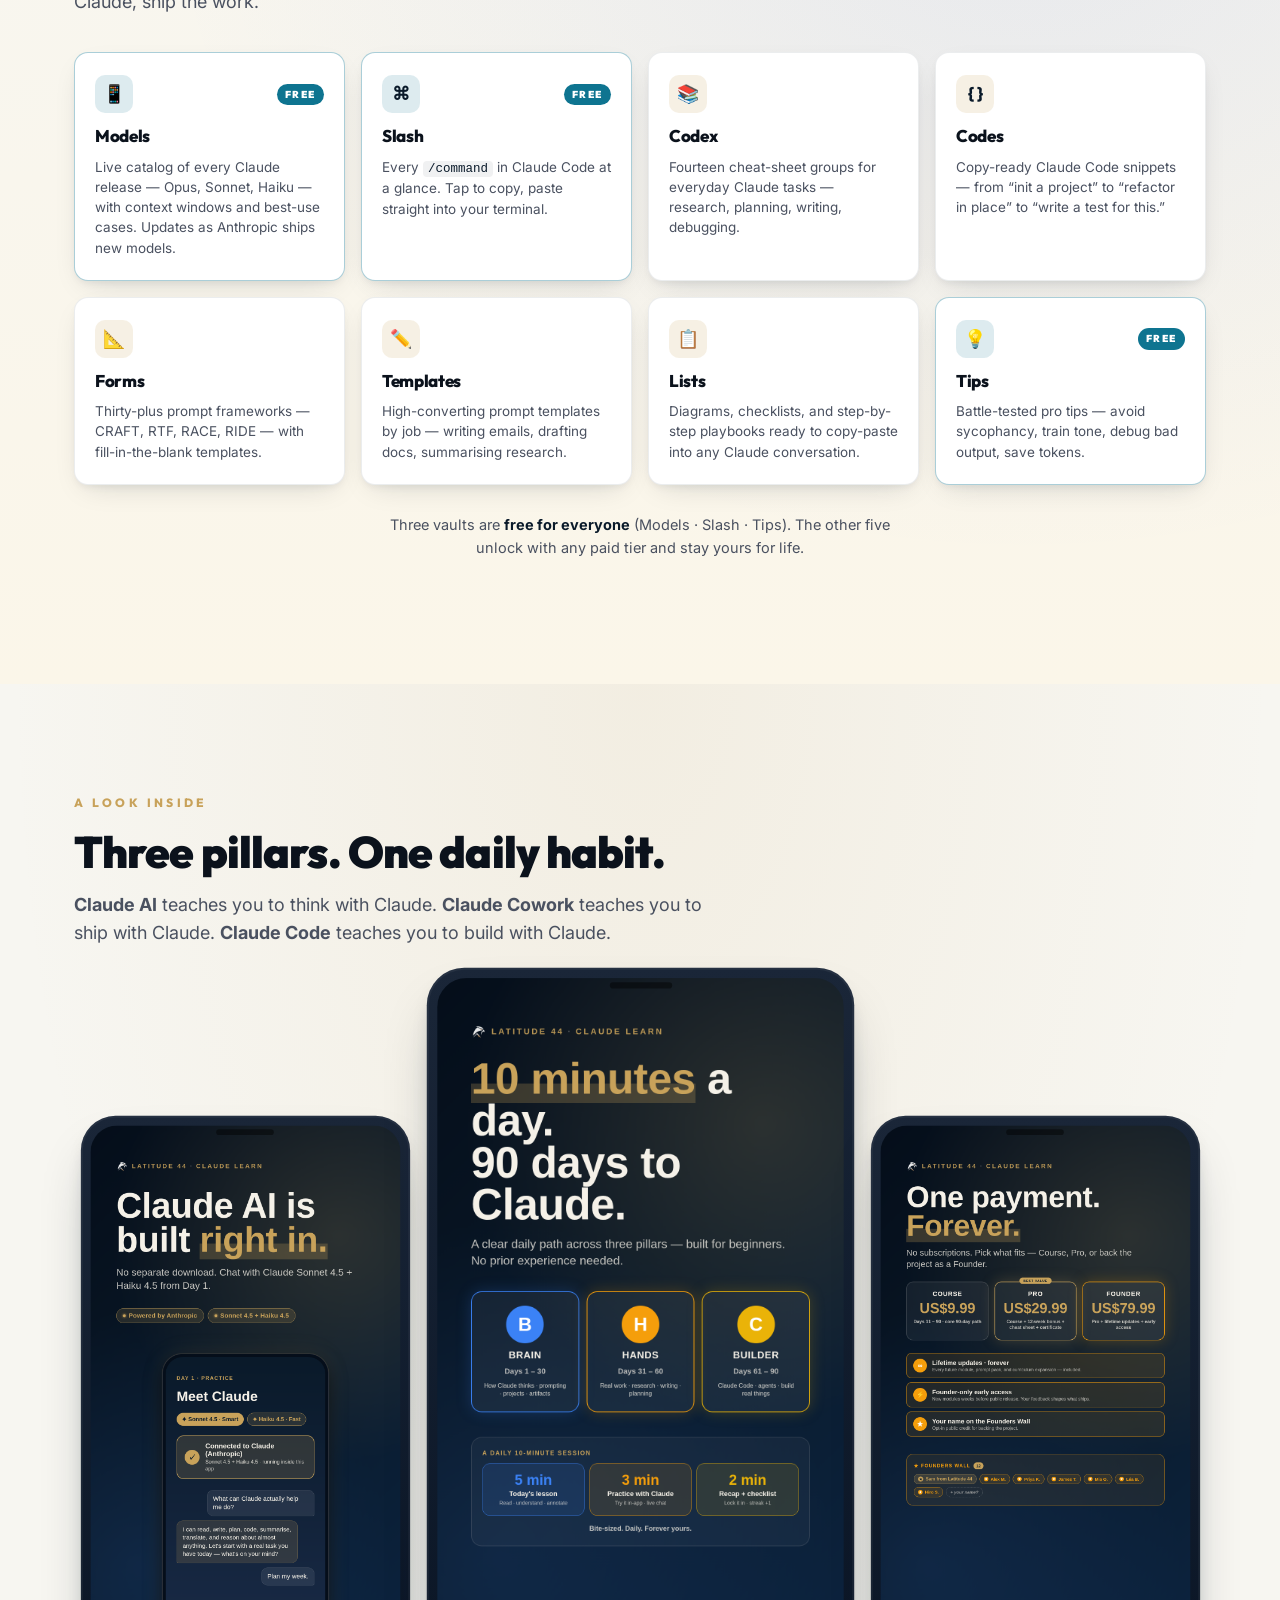
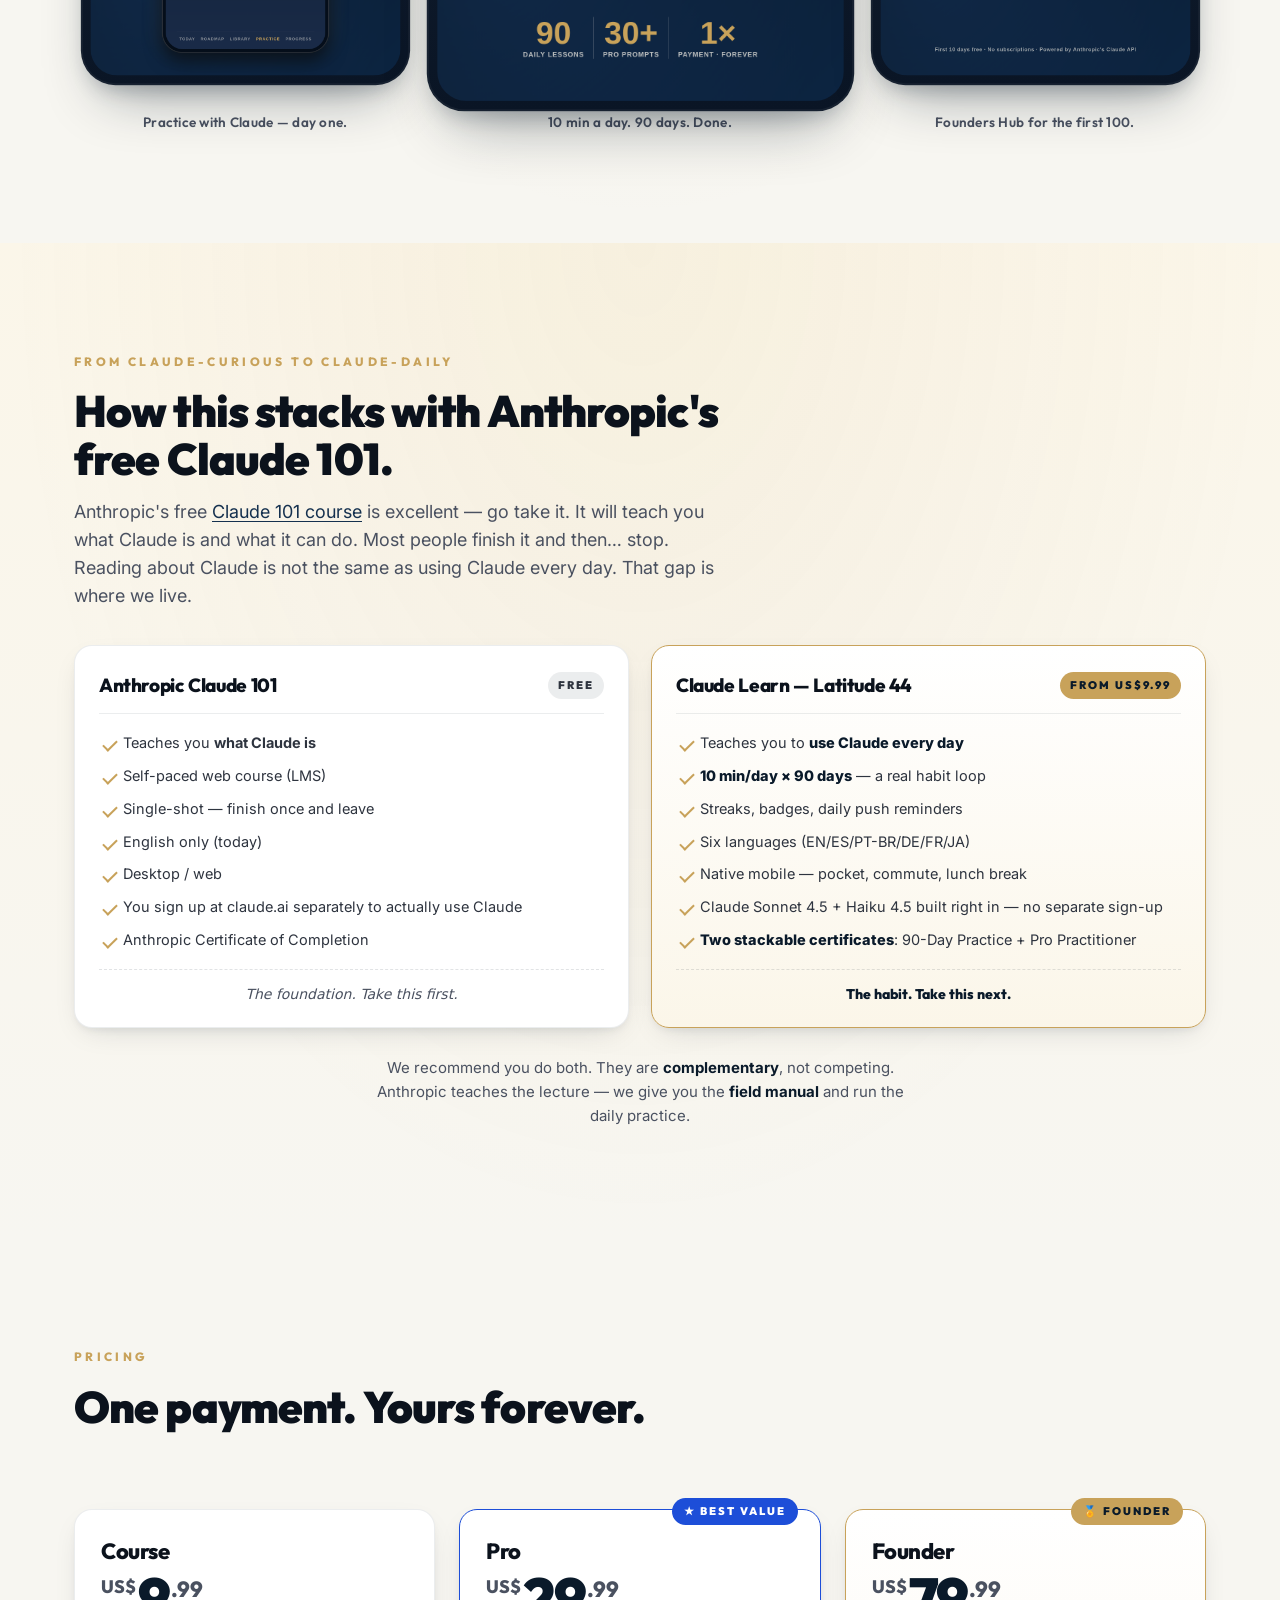
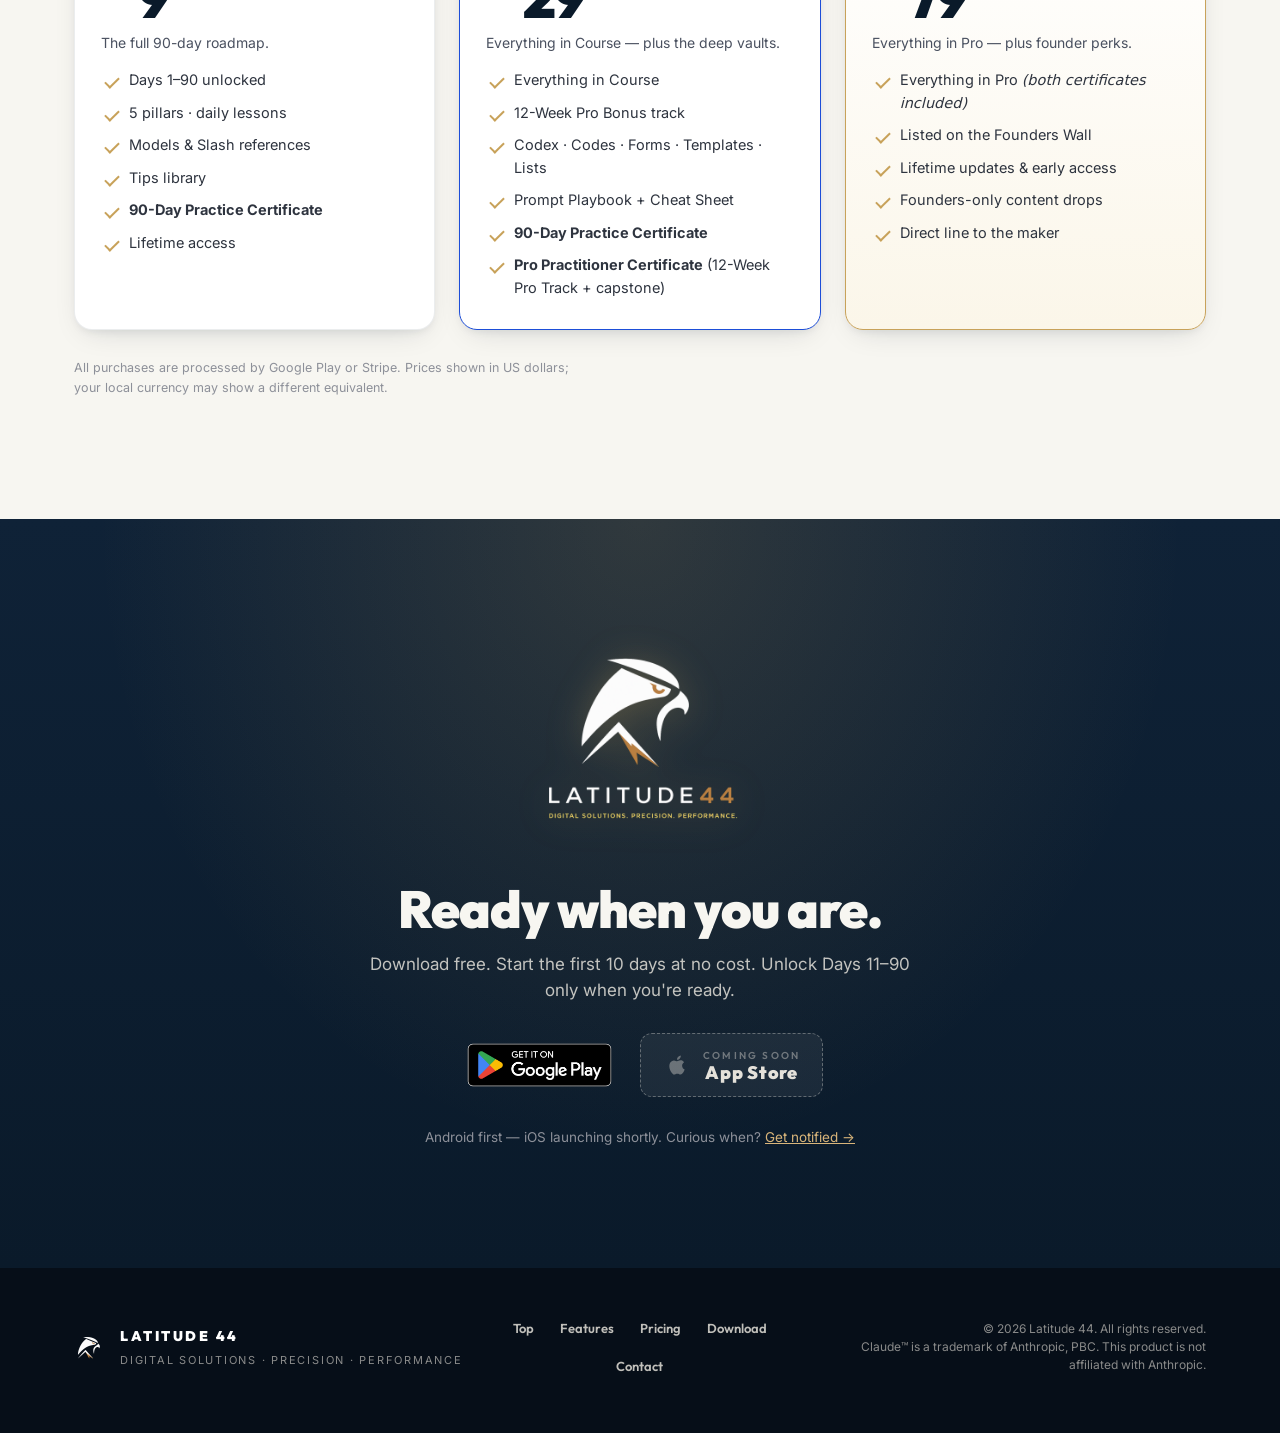
==== commit 9d2edba9: "Add files via upload" ====
--- a/index.html
+++ b/index.html
@@ -40,6 +40,8 @@
     <nav class="top-nav__links" aria-label="Page sections">
       <a href="#who-for">Who it's for</a>
       <a href="#features">Features</a>
+      <a href="#vaults">Field manual</a>
+      <a href="#compare">vs Claude 101</a>
       <a href="#pricing">Pricing</a>
       <a href="#get" class="top-nav__cta">Get the App</a>
     </nav>
@@ -66,8 +68,7 @@
       </h1>
 
       <p class="hero__sub reveal" style="--delay:480ms">
-        A focused 90-day roadmap, a prompt library, and live Claude practice — built right into the app.
-        No coding. No subscription. One-time payment.
+        You can read about Claude anywhere. This is where you actually <strong>use</strong> it — 10 minutes a day, for 90 days, until it's muscle memory. Claude built right in. No subscription. One-time payment.
       </p>
 
       <div class="hero__ctas reveal" style="--delay:600ms">
@@ -174,8 +175,8 @@
         </article>
         <article class="feat-card reveal-on-scroll">
           <div class="feat-card__icon">✨</div>
-          <h3>Prompt-Palette Library</h3>
-          <p>Slash cheats <code>/plan</code> <code>/code</code> <code>/bash</code> <code>/ghost</code>, 12 frameworks, and copy-ready templates.</p>
+          <h3>Reference, On the Go</h3>
+          <p>Eight always-open library vaults &mdash; slash commands, code snippets, frameworks, templates &mdash; you reach for <em>during</em> real work, not before it.</p>
         </article>
         <article class="feat-card reveal-on-scroll">
           <div class="feat-card__icon">💬</div>
@@ -188,6 +189,90 @@
           <p>Streaks, badges, and per-pillar completion stats keep you motivated.</p>
         </article>
       </div>
+    </div>
+  </section>
+
+  <!-- ============== FIELD MANUAL · pocket reference vaults ============== -->
+  <section id="vaults" class="section section--vaults">
+    <div class="container">
+      <p class="section__eyebrow reveal-on-scroll">YOUR CLAUDE FIELD MANUAL</p>
+      <h2 class="section__title reveal-on-scroll">Eight reference vaults you open <em>while</em> you work.</h2>
+      <p class="section__lead reveal-on-scroll">
+        Most courses are read-once. This is the part you'll open every working day — at your desk, on the bus, in a meeting. Tap, copy the framework, paste into Claude, ship the work.
+      </p>
+
+      <div class="vaults-grid">
+        <article class="vault-card vault-card--free reveal-on-scroll">
+          <div class="vault-card__head">
+            <span class="vault-card__icon">📱</span>
+            <span class="vault-card__free-pill">FREE</span>
+          </div>
+          <h3>Models</h3>
+          <p>Live catalog of every Claude release — Opus, Sonnet, Haiku — with context windows and best-use cases. Updates as Anthropic ships new models.</p>
+        </article>
+
+        <article class="vault-card vault-card--free reveal-on-scroll">
+          <div class="vault-card__head">
+            <span class="vault-card__icon">⌘</span>
+            <span class="vault-card__free-pill">FREE</span>
+          </div>
+          <h3>Slash</h3>
+          <p>Every <code>/command</code> in Claude Code at a glance. Tap to copy, paste straight into your terminal.</p>
+        </article>
+
+        <article class="vault-card reveal-on-scroll">
+          <div class="vault-card__head">
+            <span class="vault-card__icon">📚</span>
+          </div>
+          <h3>Codex</h3>
+          <p>Fourteen cheat-sheet groups for everyday Claude tasks — research, planning, writing, debugging.</p>
+        </article>
+
+        <article class="vault-card reveal-on-scroll">
+          <div class="vault-card__head">
+            <span class="vault-card__icon">{ }</span>
+          </div>
+          <h3>Codes</h3>
+          <p>Copy-ready Claude Code snippets — from “init a project” to “refactor in place” to “write a test for this.”</p>
+        </article>
+
+        <article class="vault-card reveal-on-scroll">
+          <div class="vault-card__head">
+            <span class="vault-card__icon">📐</span>
+          </div>
+          <h3>Forms</h3>
+          <p>Thirty-plus prompt frameworks — CRAFT, RTF, RACE, RIDE — with fill-in-the-blank templates.</p>
+        </article>
+
+        <article class="vault-card reveal-on-scroll">
+          <div class="vault-card__head">
+            <span class="vault-card__icon">✏️</span>
+          </div>
+          <h3>Templates</h3>
+          <p>High-converting prompt templates by job — writing emails, drafting docs, summarising research.</p>
+        </article>
+
+        <article class="vault-card reveal-on-scroll">
+          <div class="vault-card__head">
+            <span class="vault-card__icon">📋</span>
+          </div>
+          <h3>Lists</h3>
+          <p>Diagrams, checklists, and step-by-step playbooks ready to copy-paste into any Claude conversation.</p>
+        </article>
+
+        <article class="vault-card vault-card--free reveal-on-scroll">
+          <div class="vault-card__head">
+            <span class="vault-card__icon">💡</span>
+            <span class="vault-card__free-pill">FREE</span>
+          </div>
+          <h3>Tips</h3>
+          <p>Battle-tested pro tips — avoid sycophancy, train tone, debug bad output, save tokens.</p>
+        </article>
+      </div>
+
+      <p class="vaults-foot reveal-on-scroll">
+        Three vaults are <strong>free for everyone</strong> (Models · Slash · Tips). The other five unlock with any paid tier and stay yours for life.
+      </p>
     </div>
   </section>
 
@@ -217,6 +302,57 @@
     </div>
   </section>
 
+  <!-- ============== ANTHROPIC ACADEMY COMPARISON ============== -->
+  <section id="compare" class="section section--compare">
+    <div class="container">
+      <p class="section__eyebrow reveal-on-scroll">FROM CLAUDE-CURIOUS TO CLAUDE-DAILY</p>
+      <h2 class="section__title reveal-on-scroll">How this stacks with Anthropic's free Claude 101.</h2>
+      <p class="section__lead reveal-on-scroll">
+        Anthropic's free <a href="https://anthropic.skilljar.com/claude-101" target="_blank" rel="noopener">Claude 101 course</a> is excellent &mdash; go take it. It will teach you what Claude is and what it can do. Most people finish it and then&hellip; stop. Reading about Claude is not the same as using Claude every day. That gap is where we live.
+      </p>
+
+      <div class="compare-grid">
+        <div class="compare-col reveal-on-scroll">
+          <div class="compare-col__head">
+            <h3>Anthropic Claude 101</h3>
+            <span class="compare-col__price compare-col__price--them">FREE</span>
+          </div>
+          <ul>
+            <li>Teaches you <strong>what Claude is</strong></li>
+            <li>Self-paced web course (LMS)</li>
+            <li>Single-shot &mdash; finish once and leave</li>
+            <li>English only (today)</li>
+            <li>Desktop / web</li>
+            <li>You sign up at claude.ai separately to actually use Claude</li>
+            <li>Anthropic Certificate of Completion</li>
+          </ul>
+          <p class="compare-col__verdict">The foundation. Take this first.</p>
+        </div>
+
+        <div class="compare-col compare-col--us reveal-on-scroll">
+          <div class="compare-col__head">
+            <h3>Claude Learn &mdash; Latitude 44</h3>
+            <span class="compare-col__price compare-col__price--us">FROM US$9.99</span>
+          </div>
+          <ul>
+            <li>Teaches you to <strong>use Claude every day</strong></li>
+            <li><strong>10 min/day &times; 90 days</strong> &mdash; a real habit loop</li>
+            <li>Streaks, badges, daily push reminders</li>
+            <li>Six languages (EN/ES/PT-BR/DE/FR/JA)</li>
+            <li>Native mobile &mdash; pocket, commute, lunch break</li>
+            <li>Claude Sonnet&nbsp;4.5 + Haiku&nbsp;4.5 built right in &mdash; no separate sign-up</li>
+            <li><strong>Two stackable certificates</strong>: 90-Day Practice + Pro Practitioner</li>
+          </ul>
+          <p class="compare-col__verdict">The habit. Take this next.</p>
+        </div>
+      </div>
+
+      <p class="compare-note reveal-on-scroll">
+        We recommend you do both. They are <strong>complementary</strong>, not competing. Anthropic teaches the lecture &mdash; we give you the <strong>field manual</strong> and run the daily practice.
+      </p>
+    </div>
+  </section>
+
   <!-- ============== PRICING · 3 tiers ============== -->
   <section id="pricing" class="section">
     <div class="container">
@@ -236,6 +372,7 @@
             <li>5 pillars · daily lessons</li>
             <li>Models &amp; Slash references</li>
             <li>Tips library</li>
+            <li><strong>90-Day Practice Certificate</strong></li>
             <li>Lifetime access</li>
           </ul>
         </article>
@@ -252,7 +389,8 @@
             <li>12-Week Pro Bonus track</li>
             <li>Codex · Codes · Forms · Templates · Lists</li>
             <li>Prompt Playbook + Cheat Sheet</li>
-            <li>Certificate of Proficiency</li>
+            <li><strong>90-Day Practice Certificate</strong></li>
+            <li><strong>Pro Practitioner Certificate</strong> (12-Week Pro Track + capstone)</li>
           </ul>
         </article>
 
@@ -264,7 +402,7 @@
             <p class="tier__lead">Everything in Pro — plus founder perks.</p>
           </header>
           <ul>
-            <li>Everything in Pro</li>
+            <li>Everything in Pro <em>(both certificates included)</em></li>
             <li>Listed on the Founders Wall</li>
             <li>Lifetime updates &amp; early access</li>
             <li>Founders-only content drops</li>
--- a/styles.css
+++ b/styles.css
@@ -533,6 +533,214 @@
   line-height: 1.55;
 }
 
+/* ============== COMPARE · vs Anthropic Claude 101 ============== */
+.section--compare {
+  background:
+    radial-gradient(ellipse at top, rgba(200,162,90,.08), transparent 70%),
+    linear-gradient(180deg, #FBF6E9 0%, var(--grey-100) 100%);
+}
+.section--compare .section__lead a {
+  color: var(--navy-700);
+  text-decoration: underline;
+  text-underline-offset: 3px;
+}
+.section--compare .section__lead a:hover { color: var(--gold-500); }
+
+.compare-grid {
+  display: grid;
+  grid-template-columns: 1fr 1fr;
+  gap: 22px;
+  margin-top: 8px;
+}
+@media (max-width: 820px) {
+  .compare-grid { grid-template-columns: 1fr; }
+}
+.compare-col {
+  background: #fff;
+  border-radius: var(--radius);
+  padding: 26px 24px 22px;
+  border: 1.5px solid rgba(10,26,42,.08);
+  box-shadow: var(--shadow-card);
+  display: flex;
+  flex-direction: column;
+  gap: 18px;
+  transition: transform .22s ease, box-shadow .22s ease;
+}
+.compare-col:hover { transform: translateY(-3px); box-shadow: var(--shadow-pop); }
+.compare-col--us {
+  border-color: var(--gold-500);
+  background: linear-gradient(180deg, #fff 0%, #FBF6E9 100%);
+}
+.compare-col__head {
+  display: flex;
+  justify-content: space-between;
+  align-items: center;
+  gap: 12px;
+  border-bottom: 1px solid rgba(10,26,42,.08);
+  padding-bottom: 14px;
+}
+.compare-col__head h3 { font-size: 19px; margin: 0; }
+.compare-col__price {
+  font-family: 'Outfit', sans-serif;
+  font-weight: 900;
+  font-size: 11px;
+  letter-spacing: 0.18em;
+  padding: 5px 10px;
+  border-radius: 999px;
+  white-space: nowrap;
+}
+.compare-col__price--them { background: rgba(10,26,42,.08); color: var(--ink-700); }
+.compare-col__price--us   { background: var(--gold-500); color: var(--navy-900); }
+.compare-col ul {
+  list-style: none;
+  padding: 0;
+  margin: 0;
+  display: flex;
+  flex-direction: column;
+  gap: 11px;
+  flex: 1;
+}
+.compare-col li {
+  position: relative;
+  padding-left: 24px;
+  font-size: 14.5px;
+  color: var(--ink-700);
+  line-height: 1.5;
+}
+.compare-col li::before {
+  content: '';
+  position: absolute;
+  left: 4px; top: 8px;
+  width: 12px; height: 6px;
+  border-left: 2px solid var(--gold-500);
+  border-bottom: 2px solid var(--gold-500);
+  transform: rotate(-45deg);
+}
+.compare-col--us li strong { color: var(--navy-900); font-weight: 800; }
+.compare-col__verdict {
+  margin: 0;
+  padding-top: 14px;
+  border-top: 1px dashed rgba(10,26,42,.12);
+  font-style: italic;
+  color: var(--ink-500);
+  font-size: 14px;
+  text-align: center;
+}
+.compare-col--us .compare-col__verdict {
+  color: var(--navy-900);
+  font-weight: 800;
+  font-style: normal;
+  font-family: 'Outfit', sans-serif;
+}
+.compare-note {
+  margin: 28px auto 0;
+  font-size: 15px;
+  color: var(--ink-500);
+  text-align: center;
+  max-width: 60ch;
+  line-height: 1.6;
+}
+.compare-note strong { color: var(--navy-900); }
+
+/* ============== FIELD MANUAL · pocket reference vaults ============== */
+.section--vaults {
+  background:
+    radial-gradient(ellipse at 80% 20%, rgba(29,78,216,.08), transparent 60%),
+    linear-gradient(180deg, var(--grey-100) 0%, #FBF6E9 100%);
+}
+.vaults-grid {
+  display: grid;
+  grid-template-columns: repeat(4, 1fr);
+  gap: 16px;
+  margin-top: 12px;
+}
+@media (max-width: 1080px) {
+  .vaults-grid { grid-template-columns: repeat(3, 1fr); }
+}
+@media (max-width: 820px) {
+  .vaults-grid { grid-template-columns: repeat(2, 1fr); }
+}
+@media (max-width: 480px) {
+  .vaults-grid { grid-template-columns: 1fr; }
+}
+.vault-card {
+  position: relative;
+  background: #fff;
+  border-radius: 14px;
+  border: 1.5px solid rgba(10,26,42,.08);
+  padding: 22px 20px 22px;
+  box-shadow: var(--shadow-card);
+  transition: transform .22s ease, box-shadow .22s ease, border-color .22s ease;
+  display: flex;
+  flex-direction: column;
+  gap: 8px;
+}
+.vault-card:hover {
+  transform: translateY(-3px);
+  box-shadow: var(--shadow-pop);
+  border-color: var(--gold-500);
+}
+.vault-card--free { border-color: rgba(14,116,144,.35); }
+.vault-card--free:hover { border-color: var(--hands); }
+.vault-card__head {
+  display: flex;
+  align-items: center;
+  justify-content: space-between;
+  gap: 8px;
+}
+.vault-card__icon {
+  display: inline-grid;
+  place-items: center;
+  width: 38px; height: 38px;
+  border-radius: 10px;
+  background: rgba(200,162,90,.16);
+  color: var(--navy-900);
+  font-size: 18px;
+  font-weight: 800;
+  font-family: 'Outfit', sans-serif;
+  letter-spacing: 0;
+}
+.vault-card--free .vault-card__icon { background: rgba(14,116,144,.14); }
+.vault-card__free-pill {
+  font-family: 'Outfit', sans-serif;
+  font-weight: 900;
+  font-size: 10px;
+  letter-spacing: 0.16em;
+  padding: 3px 8px;
+  border-radius: 999px;
+  background: var(--hands);
+  color: #fff;
+}
+.vault-card h3 {
+  font-size: 17px;
+  margin: 4px 0 2px;
+}
+.vault-card p {
+  margin: 0;
+  font-size: 13.5px;
+  color: var(--ink-500);
+  line-height: 1.5;
+}
+.vault-card code {
+  background: rgba(10,26,42,.06);
+  color: var(--navy-900);
+  padding: 1px 5px;
+  border-radius: 4px;
+  font-size: 12.5px;
+  font-family: ui-monospace, SFMono-Regular, Menlo, monospace;
+}
+.vaults-foot {
+  margin-top: 28px;
+  text-align: center;
+  font-size: 14.5px;
+  color: var(--ink-500);
+  max-width: 60ch;
+  margin-left: auto;
+  margin-right: auto;
+  line-height: 1.6;
+}
+.vaults-foot strong { color: var(--navy-900); }
+
 /* ============== GET / BUY ============== */
 .section--get {
   background:
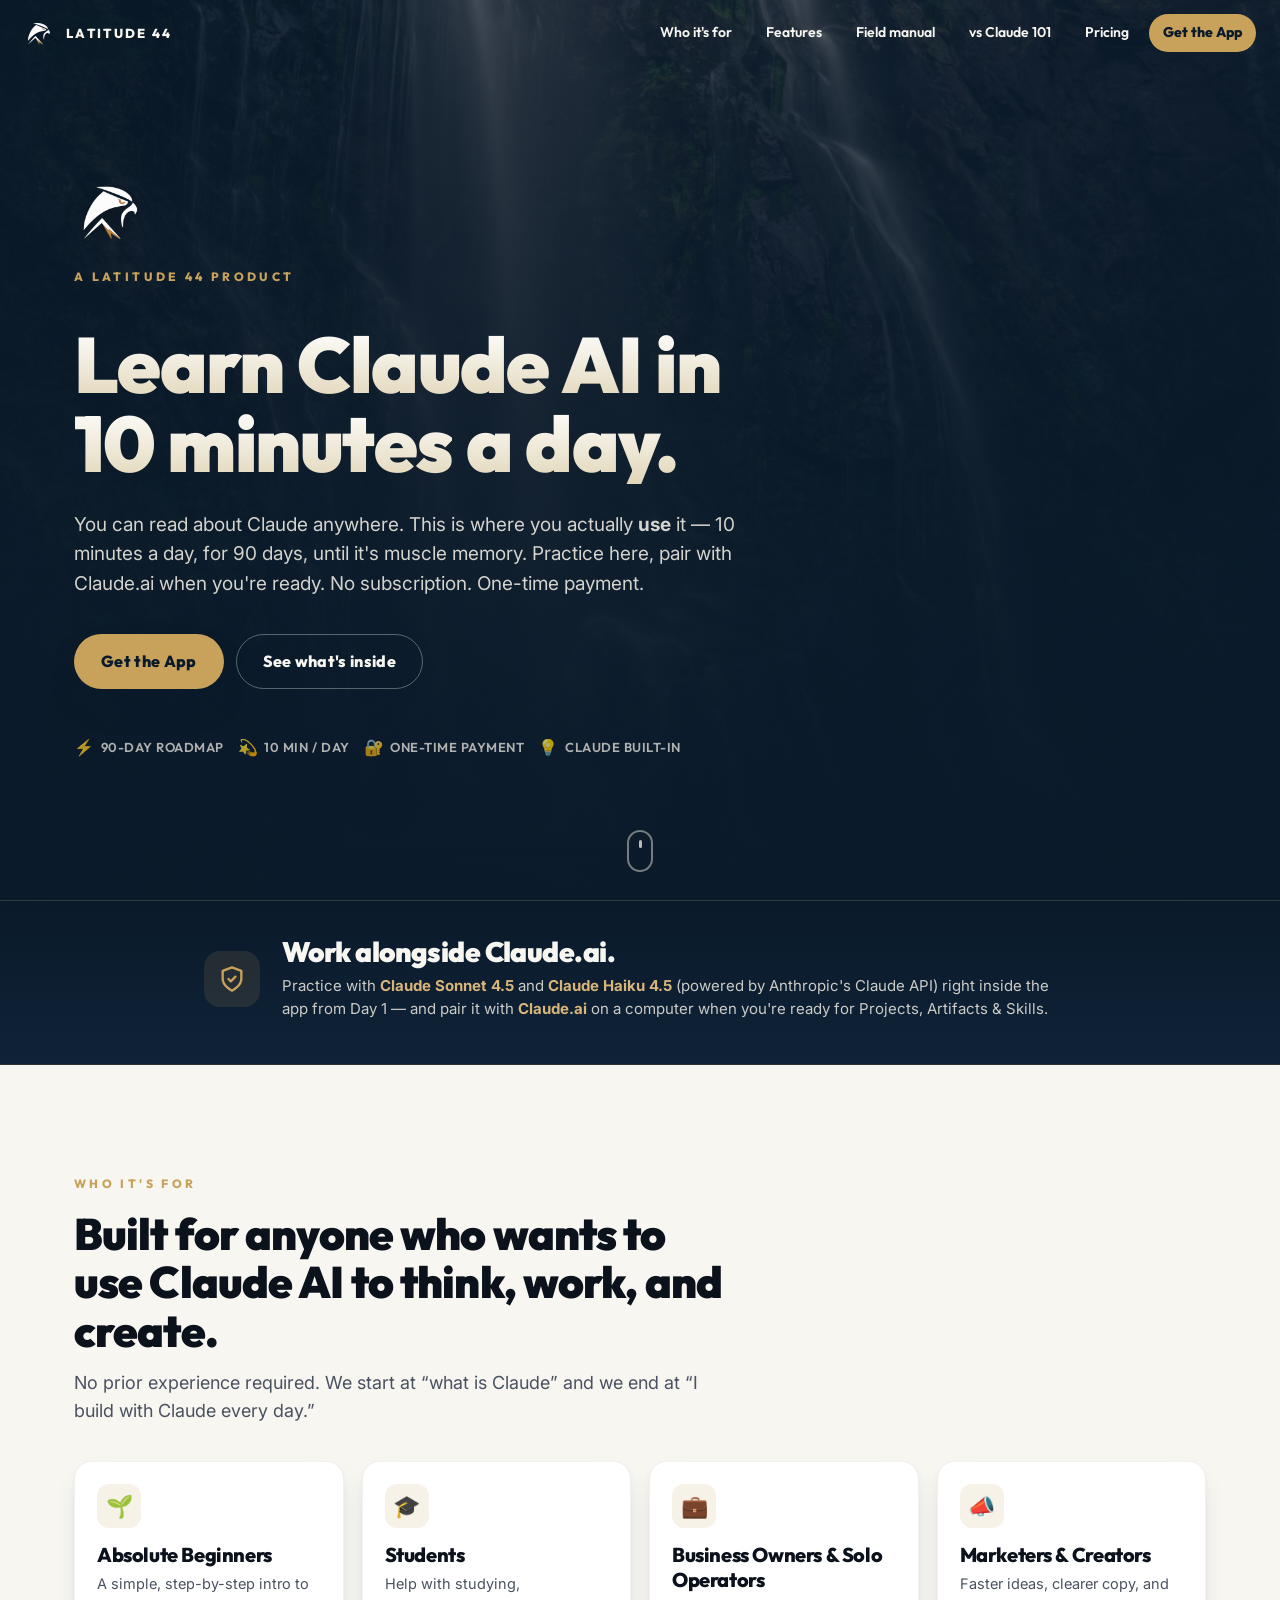
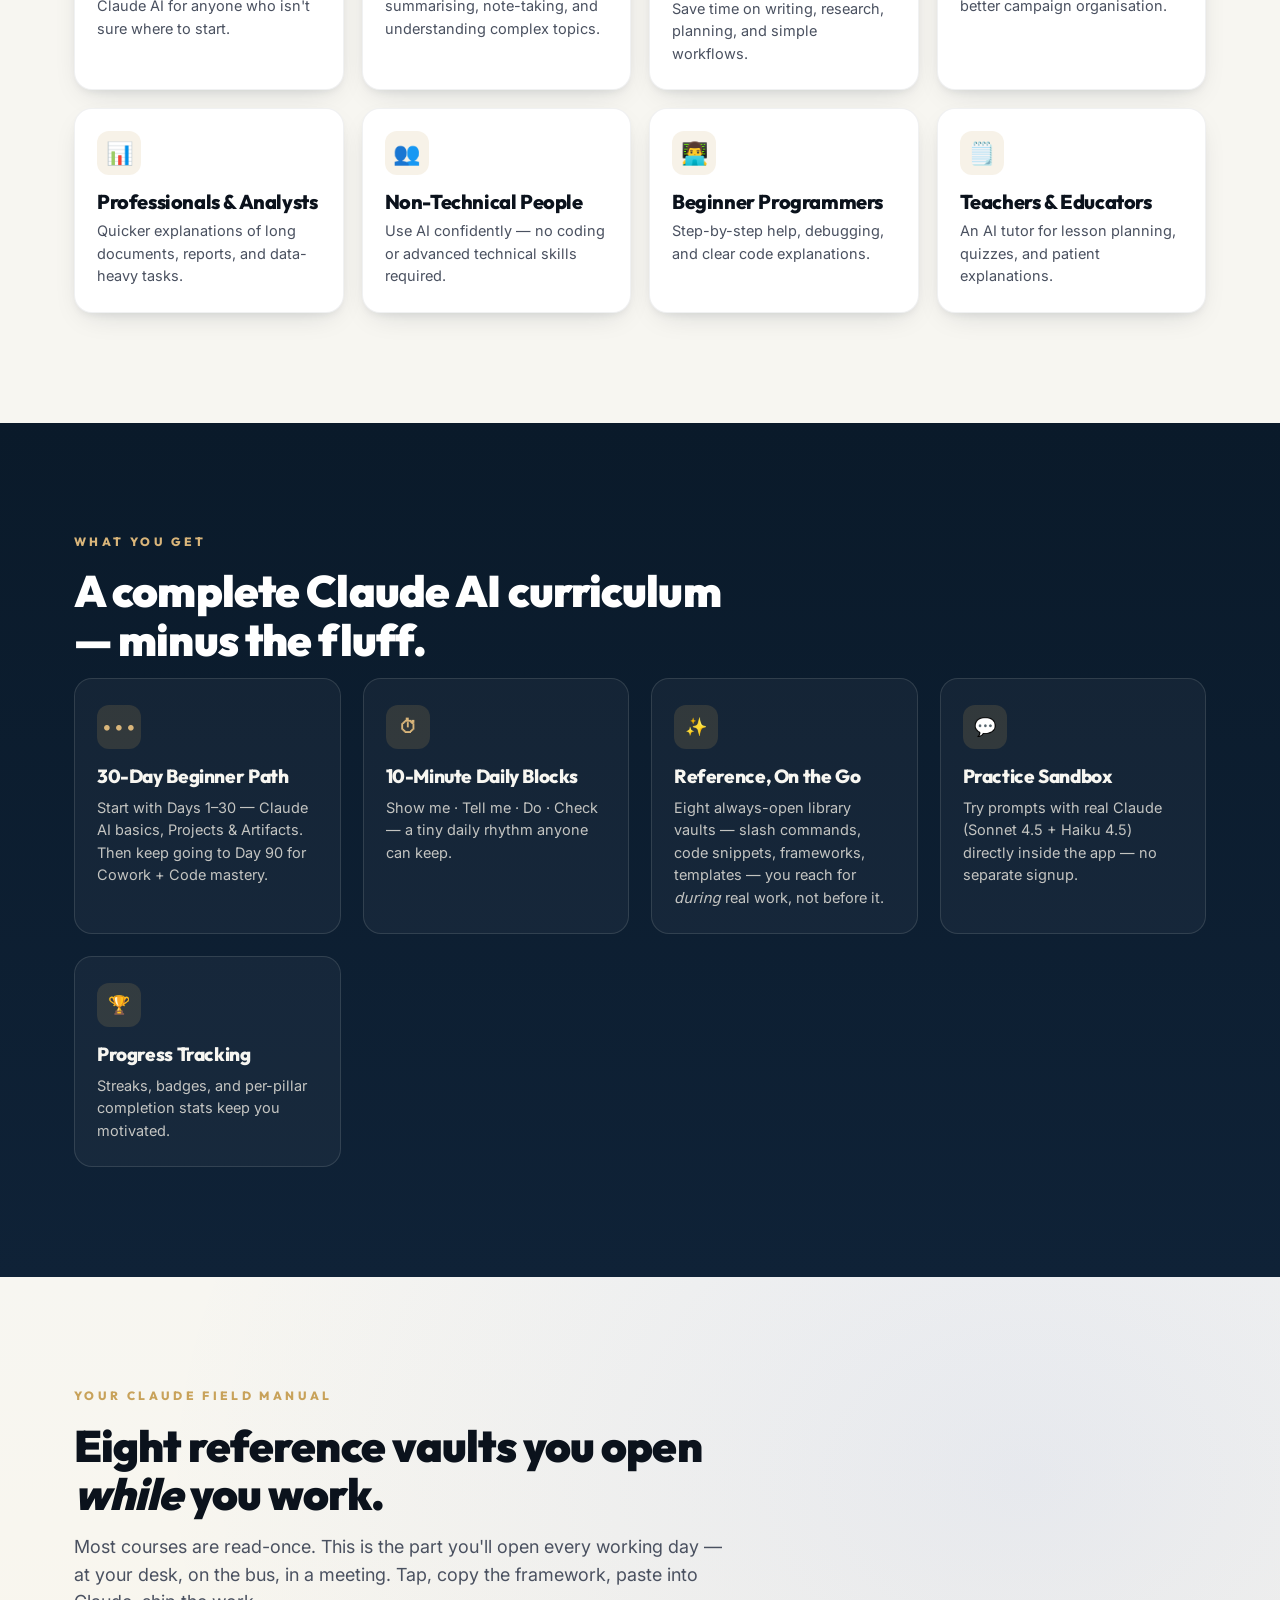
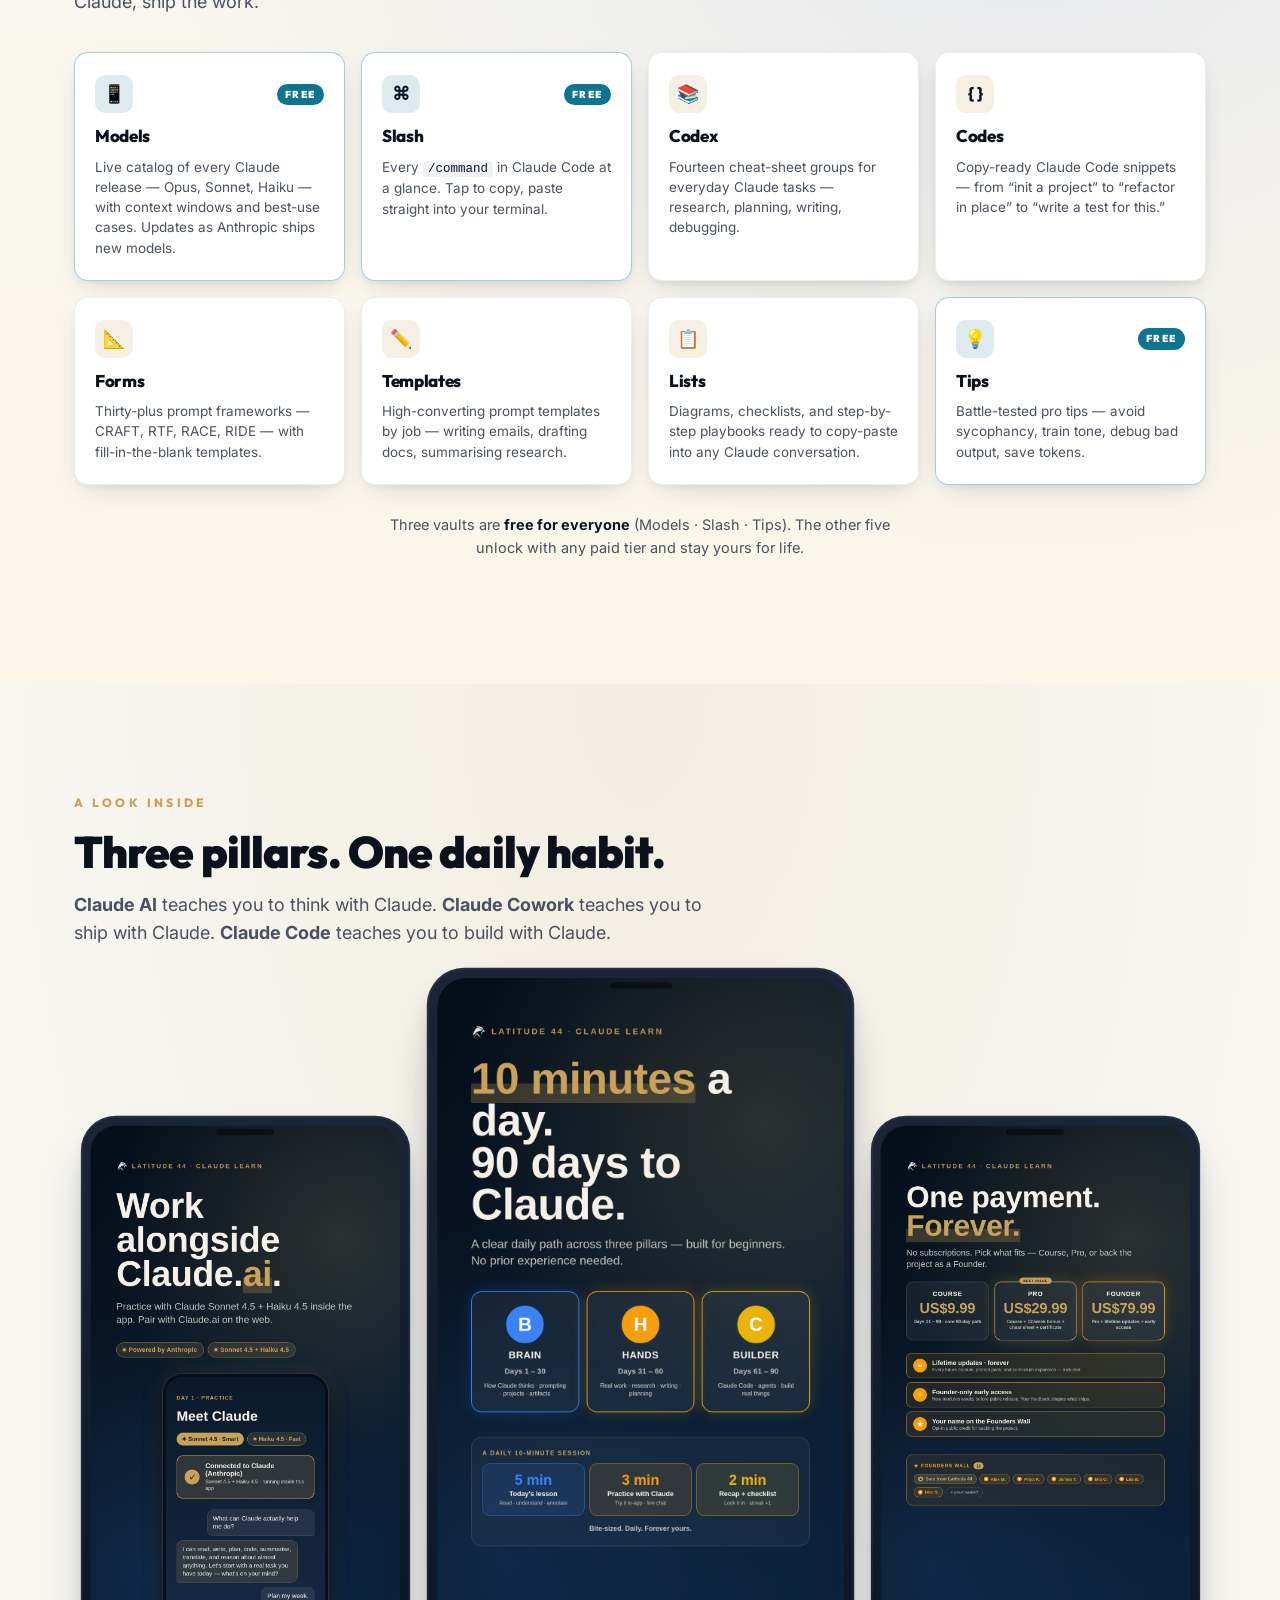
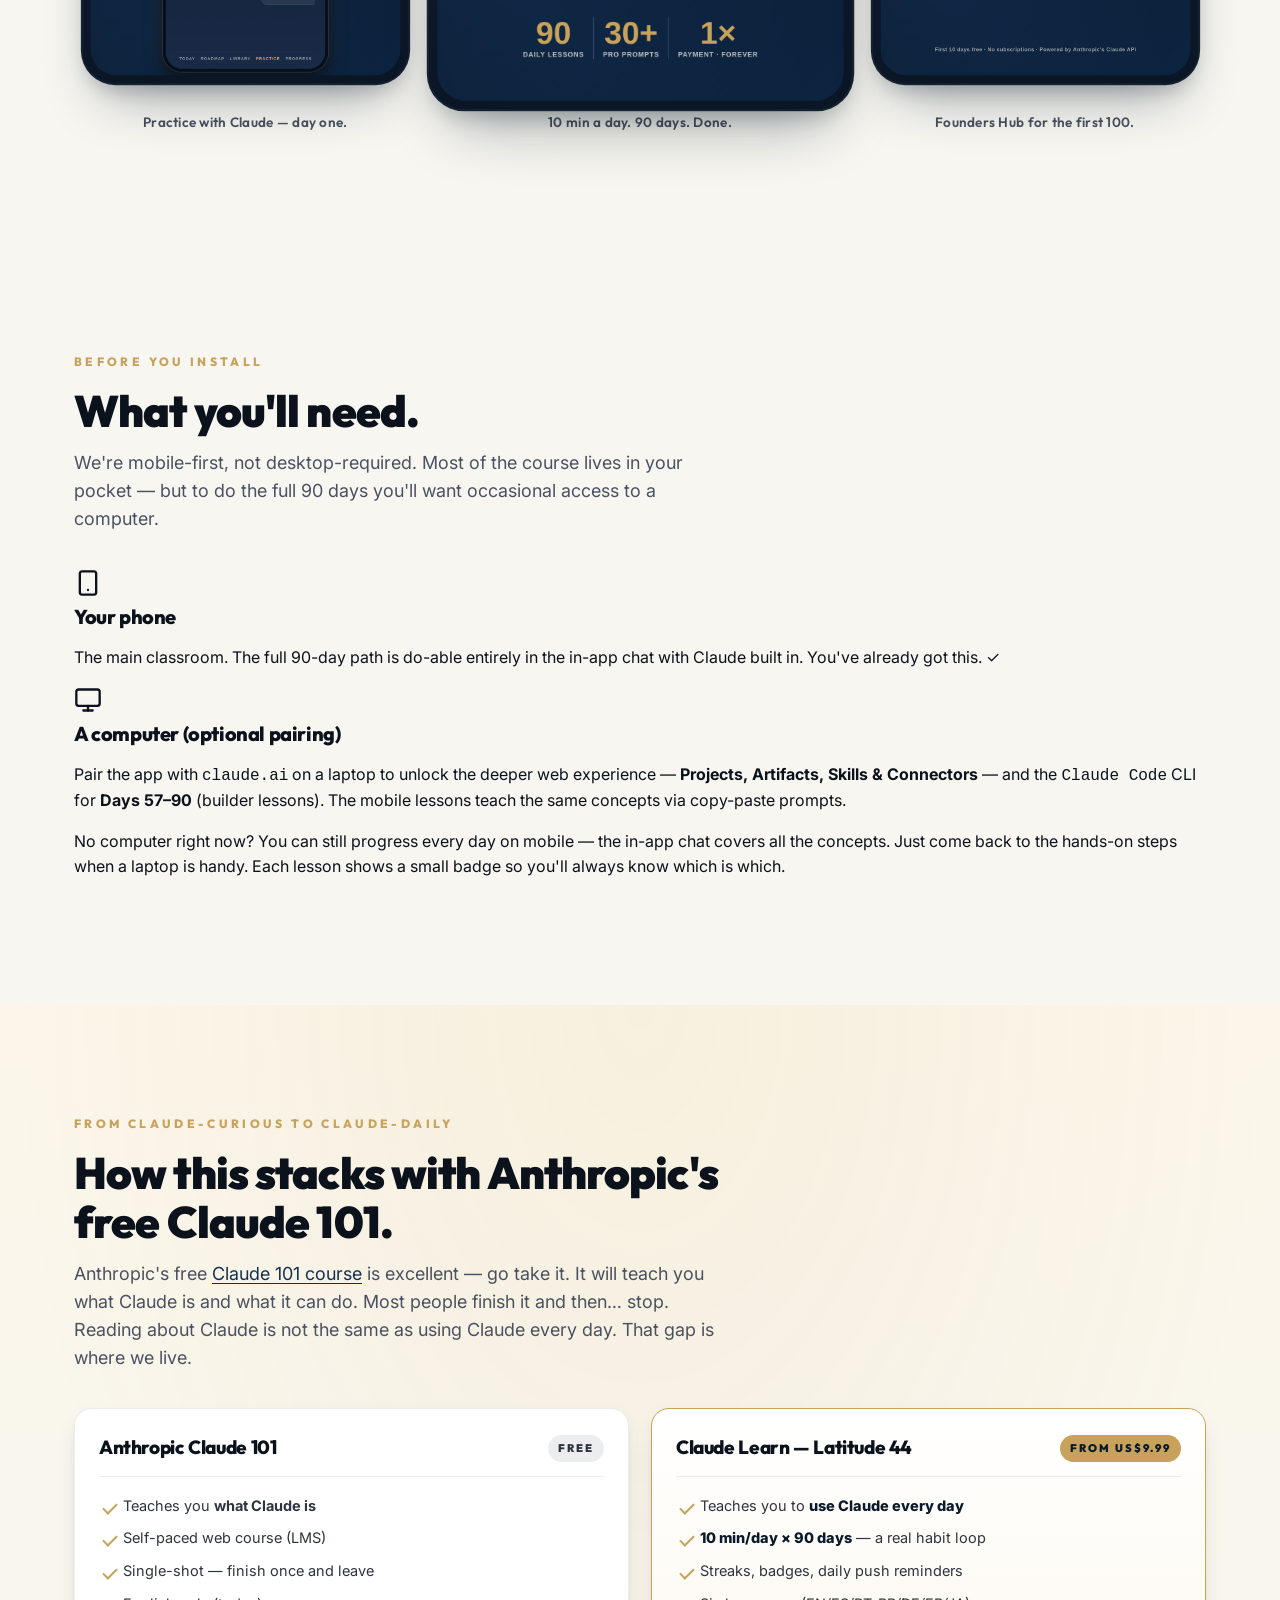
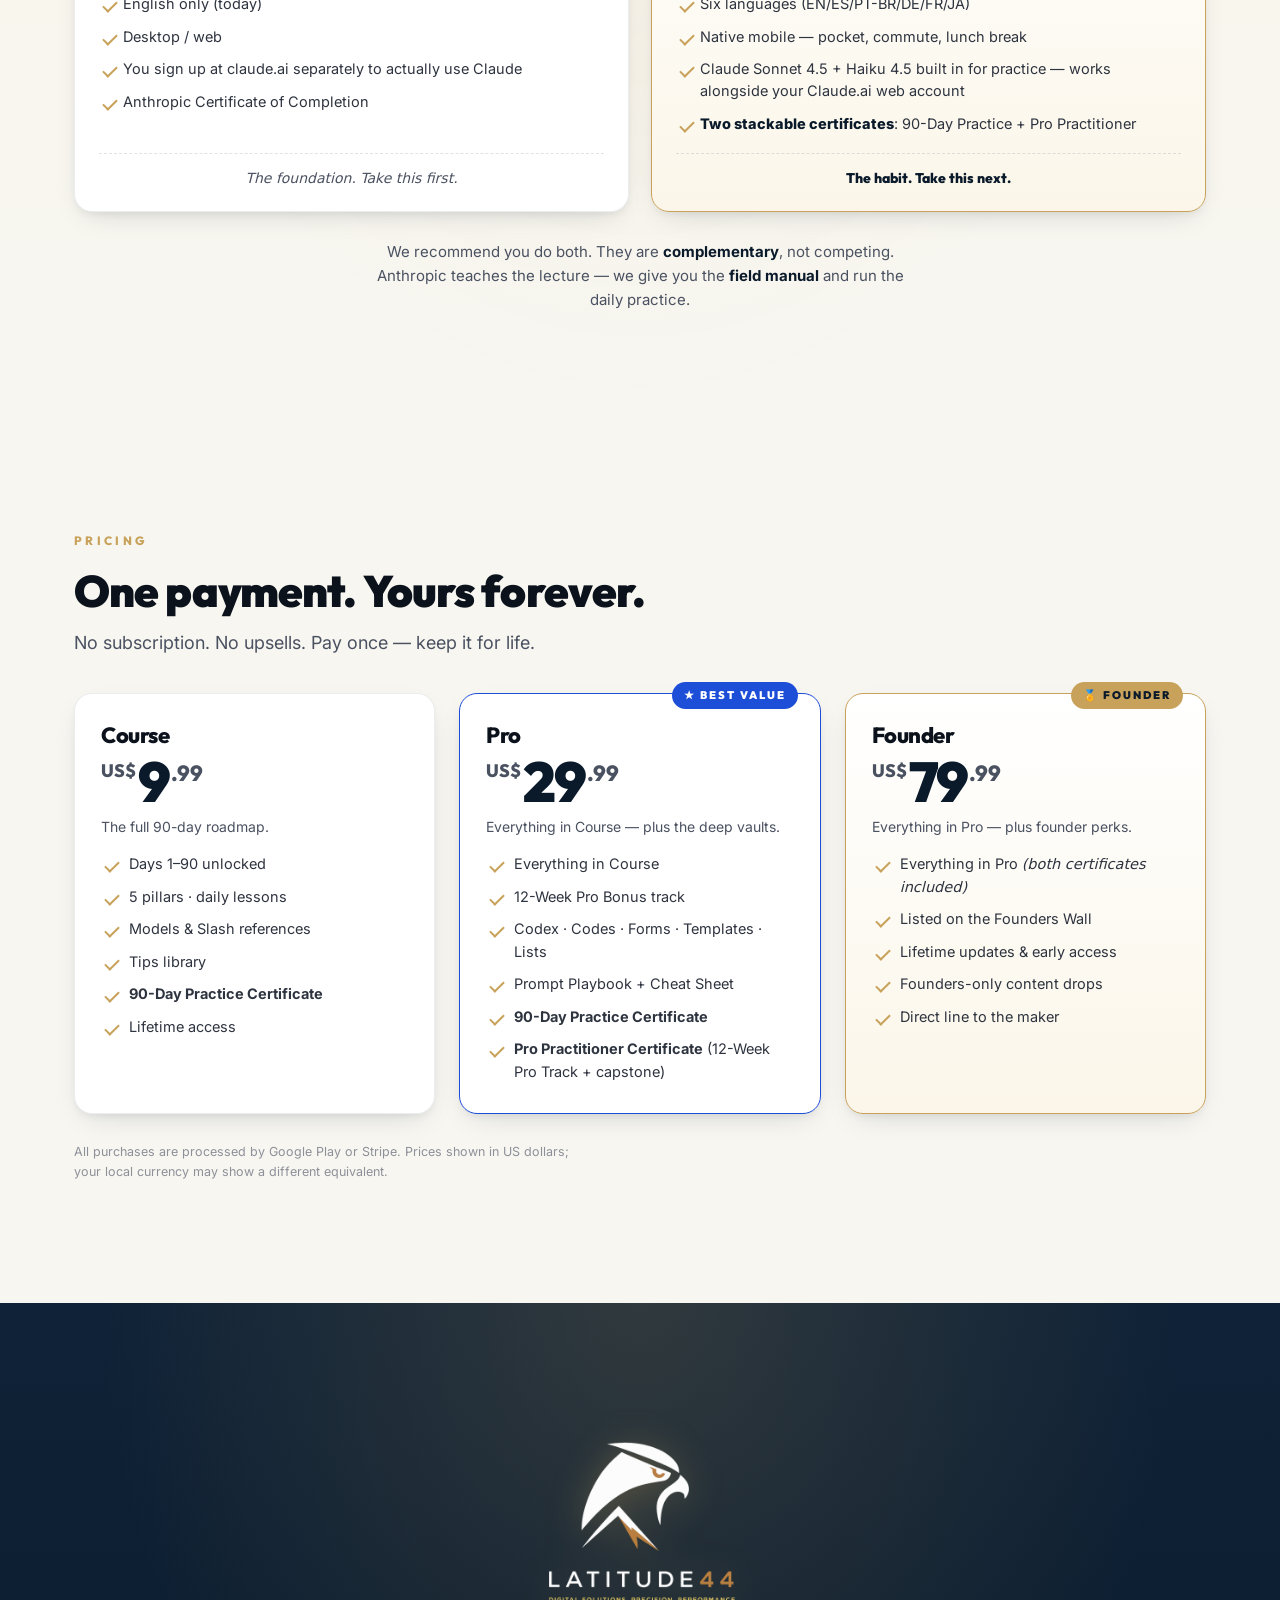
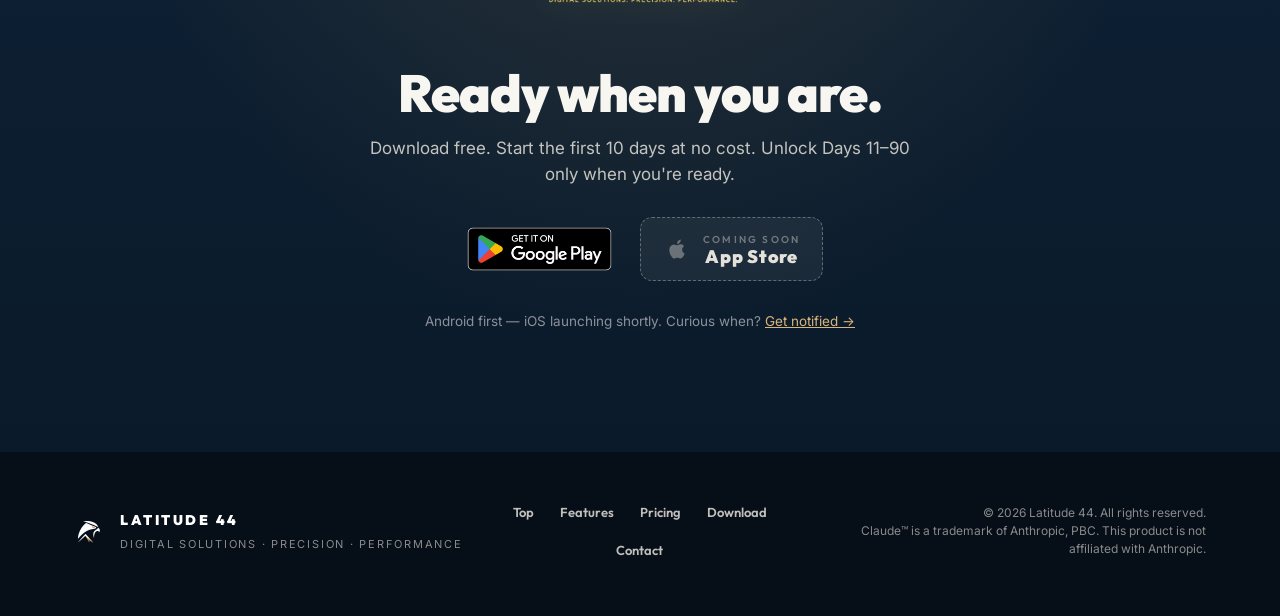
==== commit 19c08fe3: "Add files via upload" ====
--- a/index.html
+++ b/index.html
@@ -68,7 +68,7 @@
       </h1>
 
       <p class="hero__sub reveal" style="--delay:480ms">
-        You can read about Claude anywhere. This is where you actually <strong>use</strong> it — 10 minutes a day, for 90 days, until it's muscle memory. Claude built right in. No subscription. One-time payment.
+        You can read about Claude anywhere. This is where you actually <strong>use</strong> it — 10 minutes a day, for 90 days, until it's muscle memory. Practice here, pair with Claude.ai when you're ready. No subscription. One-time payment.
       </p>
 
       <div class="hero__ctas reveal" style="--delay:600ms">
@@ -89,16 +89,16 @@
     </a>
   </section>
 
-  <!-- ============== TRUST STRIP · Claude is built in ============== -->
+  <!-- ============== TRUST STRIP · Practice alongside Claude.ai ============== -->
   <section id="trust" class="trust">
     <div class="container trust__inner reveal-on-scroll">
       <div class="trust__icon" aria-hidden="true">
         <svg viewBox="0 0 24 24" width="28" height="28" fill="none" stroke="currentColor" stroke-width="2" stroke-linecap="round" stroke-linejoin="round"><path d="M12 22s8-4 8-10V5l-8-3-8 3v7c0 6 8 10 8 10z"/><polyline points="9 12 11 14 15 10"/></svg>
       </div>
       <div class="trust__copy">
-        <h2 class="trust__title">Claude AI is built right in.</h2>
+        <h2 class="trust__title">Work alongside Claude.ai.</h2>
         <p class="trust__body">
-          No separate download. Chat with <strong>Claude Sonnet&nbsp;4.5</strong> and <strong>Claude Haiku&nbsp;4.5</strong> — powered by Anthropic's Claude API — directly inside the app, starting on Day&nbsp;1.
+          Practice with <strong>Claude Sonnet&nbsp;4.5</strong> and <strong>Claude Haiku&nbsp;4.5</strong> (powered by Anthropic's Claude API) right inside the app from Day&nbsp;1 — and pair it with <strong>Claude.ai</strong> on a computer when you're ready for Projects, Artifacts &amp; Skills.
         </p>
       </div>
     </div>
@@ -302,6 +302,42 @@
     </div>
   </section>
 
+  <!-- ============== WHAT YOU'LL NEED · platform requirements ============== -->
+  <section id="what-you-need" class="section section--whatneed">
+    <div class="container">
+      <p class="section__eyebrow reveal-on-scroll">BEFORE YOU INSTALL</p>
+      <h2 class="section__title reveal-on-scroll">What you'll need.</h2>
+      <p class="section__lead reveal-on-scroll">
+        We're mobile-first, not desktop-required. Most of the course lives in your pocket — but to do the full 90 days you'll want occasional access to a computer.
+      </p>
+
+      <div class="needs-grid">
+        <article class="need-card reveal-on-scroll">
+          <div class="need-card__icon" aria-hidden="true">
+            <svg viewBox="0 0 24 24" width="28" height="28" fill="none" stroke="currentColor" stroke-width="2" stroke-linecap="round" stroke-linejoin="round"><rect x="5" y="2" width="14" height="20" rx="2"/><line x1="12" y1="18" x2="12.01" y2="18"/></svg>
+          </div>
+          <h3>Your phone</h3>
+          <p>The main classroom. The full 90-day path is do-able entirely in the in-app chat with Claude built in. You've already got this. <span class="need-card__check">✓</span></p>
+        </article>
+
+        <article class="need-card reveal-on-scroll">
+          <div class="need-card__icon" aria-hidden="true">
+            <svg viewBox="0 0 24 24" width="28" height="28" fill="none" stroke="currentColor" stroke-width="2" stroke-linecap="round" stroke-linejoin="round"><rect x="2" y="3" width="20" height="14" rx="2"/><line x1="8" y1="21" x2="16" y2="21"/><line x1="12" y1="17" x2="12" y2="21"/></svg>
+          </div>
+          <h3>A computer (optional pairing)</h3>
+          <p>Pair the app with <code>claude.ai</code> on a laptop to unlock the deeper web experience — <strong>Projects, Artifacts, Skills &amp; Connectors</strong> — and the <code>Claude Code</code> CLI for <strong>Days 57–90</strong> (builder lessons). The mobile lessons teach the same concepts via copy-paste prompts.</p>
+        </article>
+      </div>
+
+      <p class="needs-hint reveal-on-scroll">
+        No computer right now? You can still progress every day on mobile —
+        the in-app chat covers all the concepts. Just come back to the
+        hands-on steps when a laptop is handy. Each lesson shows a small
+        badge so you'll always know which is which.
+      </p>
+    </div>
+  </section>
+
   <!-- ============== ANTHROPIC ACADEMY COMPARISON ============== -->
   <section id="compare" class="section section--compare">
     <div class="container">
@@ -340,7 +376,7 @@
             <li>Streaks, badges, daily push reminders</li>
             <li>Six languages (EN/ES/PT-BR/DE/FR/JA)</li>
             <li>Native mobile &mdash; pocket, commute, lunch break</li>
-            <li>Claude Sonnet&nbsp;4.5 + Haiku&nbsp;4.5 built right in &mdash; no separate sign-up</li>
+            <li>Claude Sonnet&nbsp;4.5 + Haiku&nbsp;4.5 built in for practice &mdash; works alongside your Claude.ai web account</li>
             <li><strong>Two stackable certificates</strong>: 90-Day Practice + Pro Practitioner</li>
           </ul>
           <p class="compare-col__verdict">The habit. Take this next.</p>
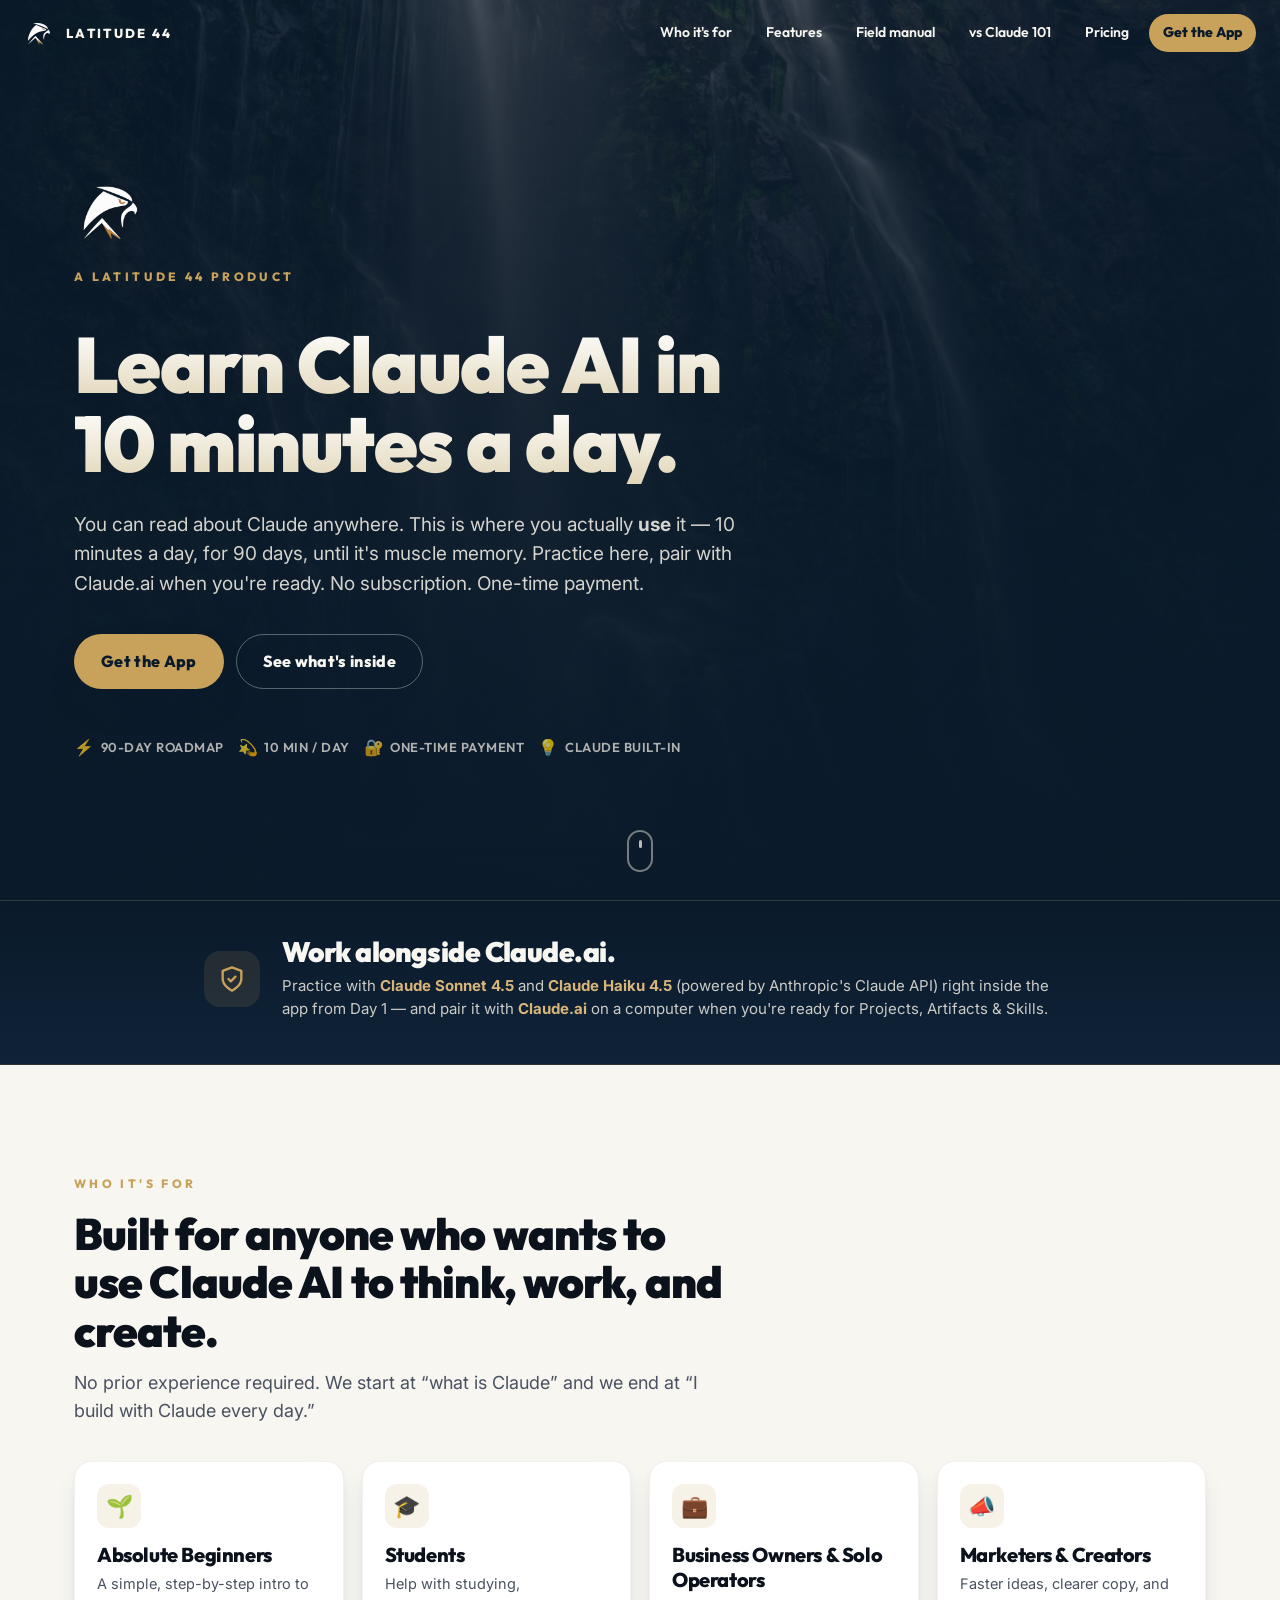
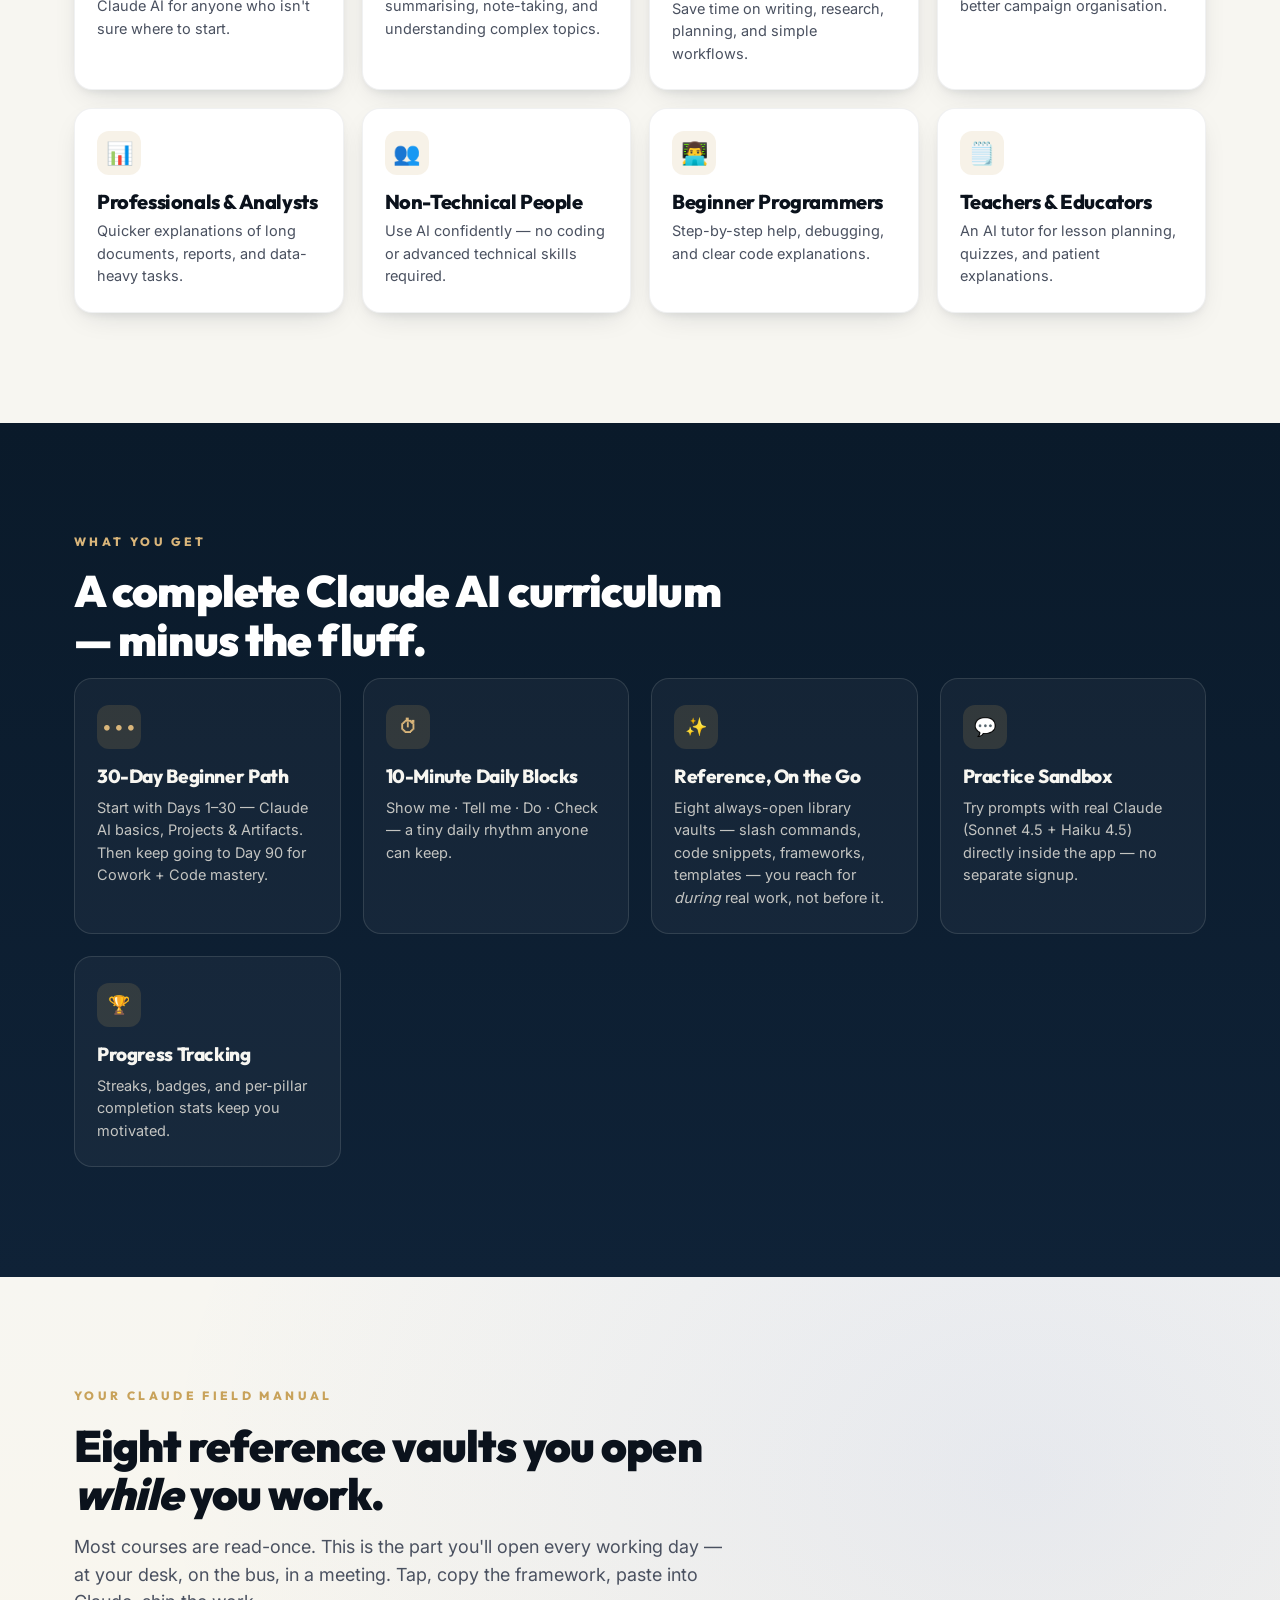
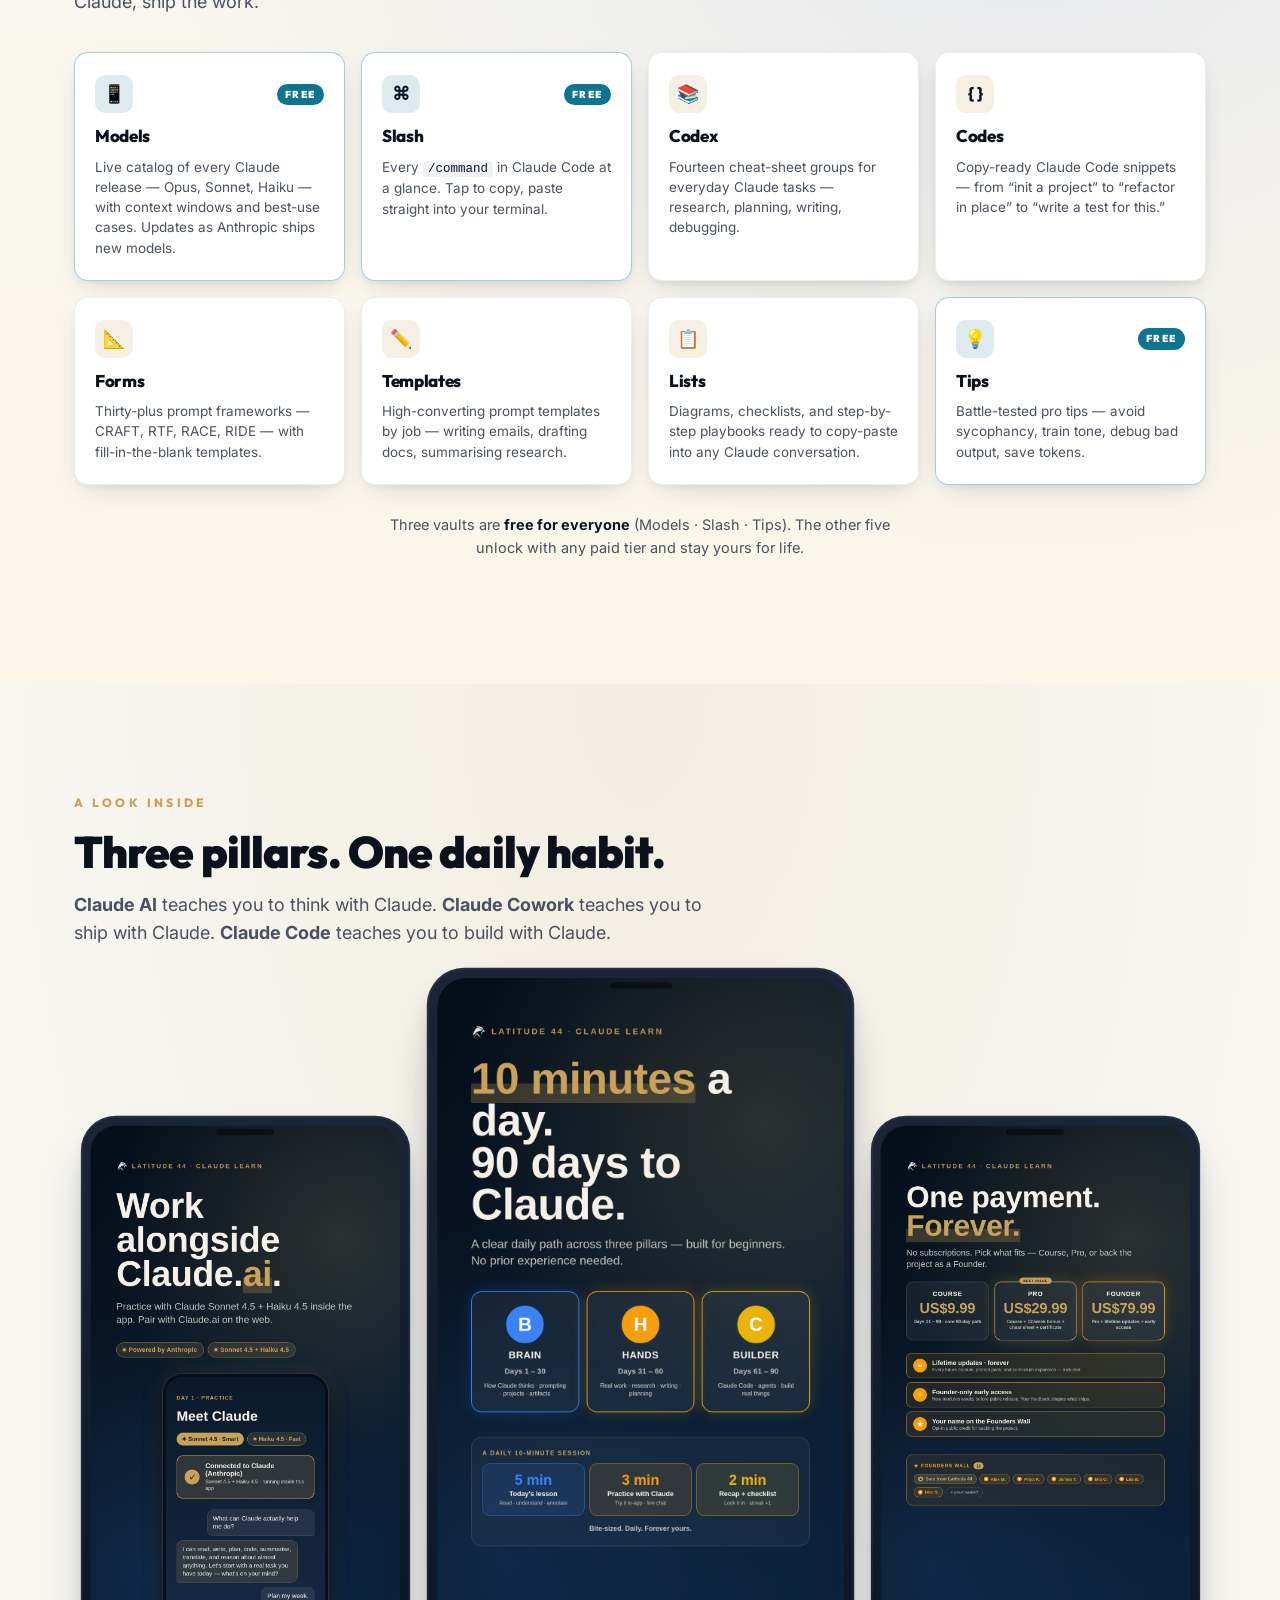
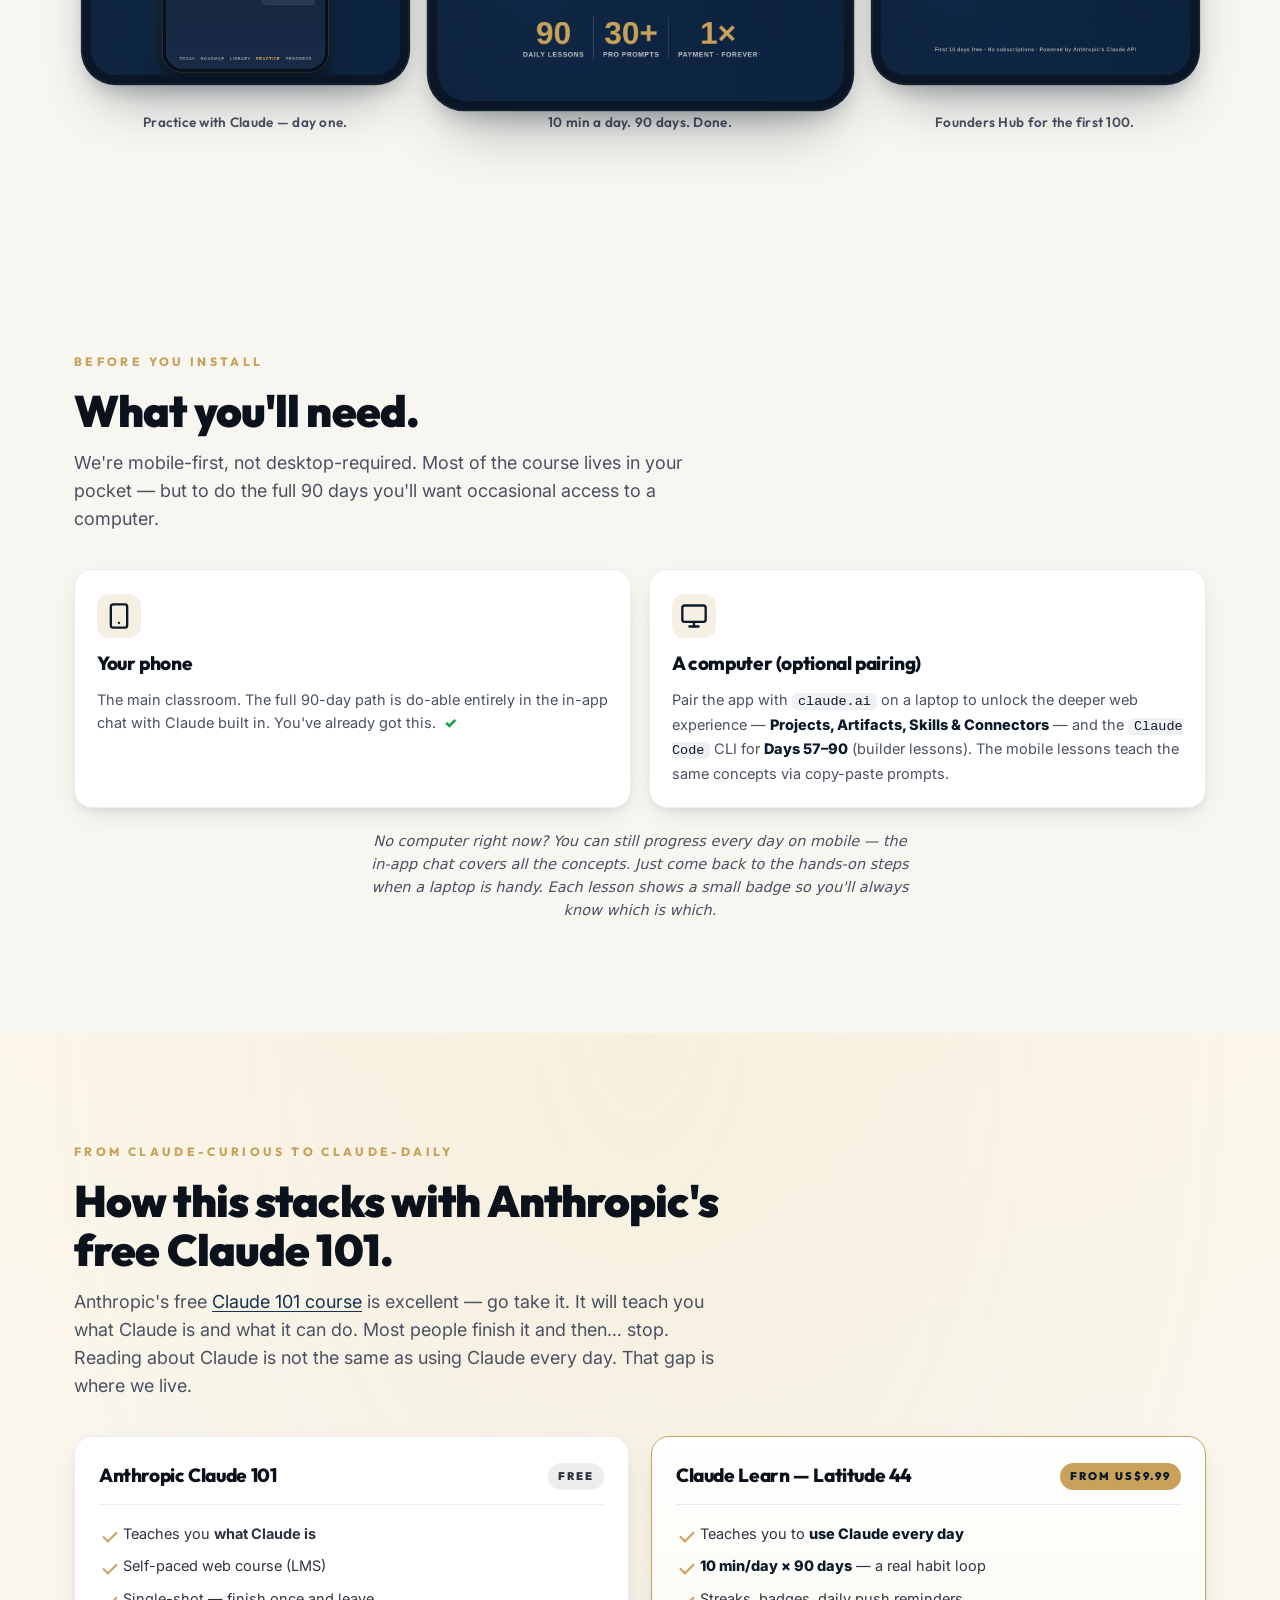
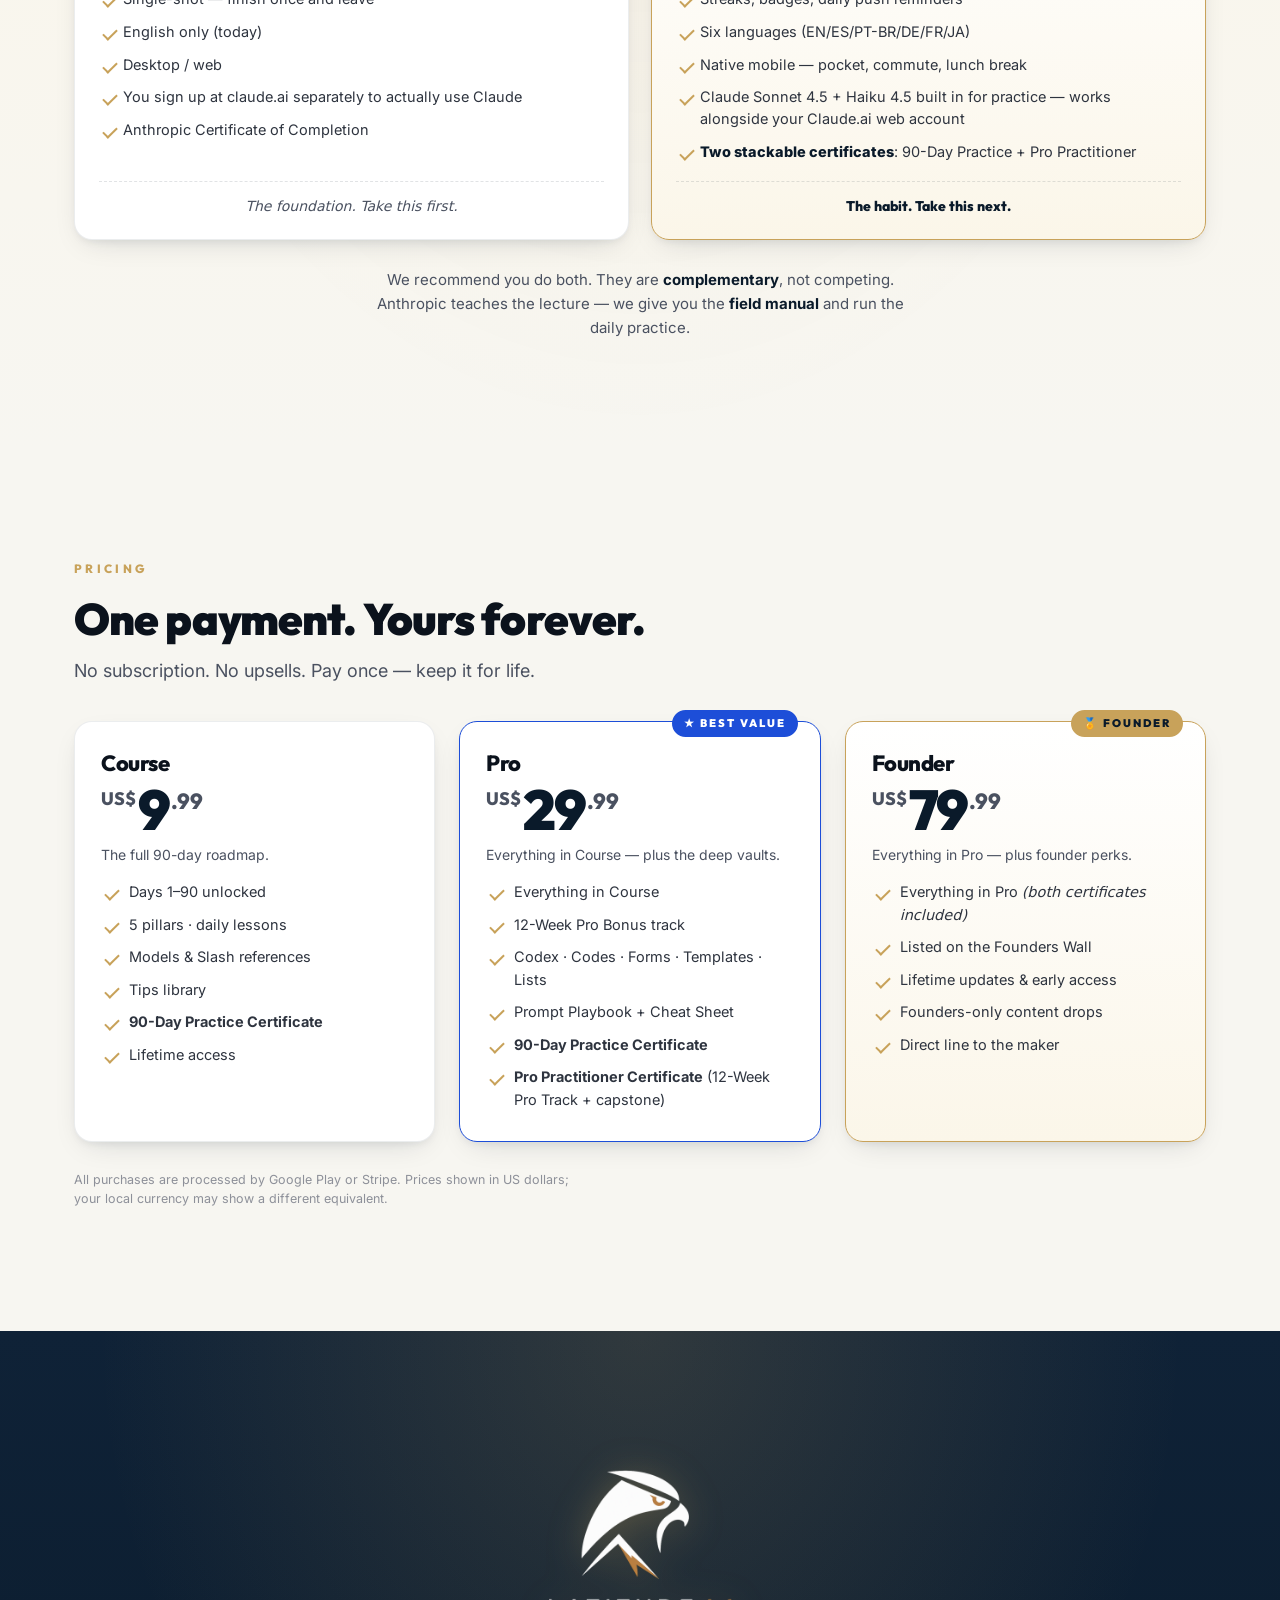
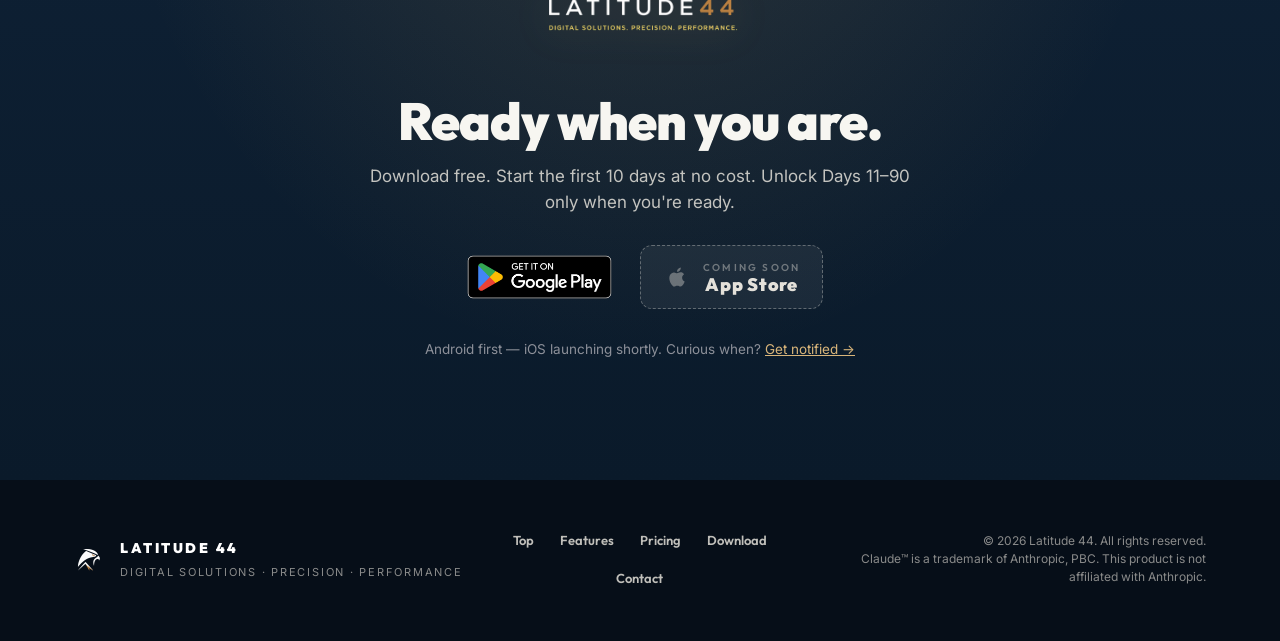
==== commit 6b5e055e: "Add files via upload" ====
--- a/index.html
+++ b/index.html
@@ -16,8 +16,17 @@
   <meta property="og:url" content="https://latitude44.app" />
   <meta name="twitter:card" content="summary_large_image" />
 
-  <link rel="icon" href="./assets/latitude44-falcon.png" type="image/png" />
-  <link rel="apple-touch-icon" href="./assets/latitude44-falcon.png" />
+  <!-- ─── Favicons & touch icons ──────────────────────────────────────
+       v1.0.29: switched from the transparent-bg falcon-only PNG (which
+       disappeared against light browser chrome) to the navy-backgrounded
+       Google Play app icon.  Multi-size set so each platform picks the
+       optimum render path.
+       ──────────────────────────────────────────────────────────────── -->
+  <link rel="icon" type="image/x-icon" href="./assets/favicon.ico" />
+  <link rel="icon" type="image/png" sizes="32x32"   href="./assets/favicon-32.png" />
+  <link rel="icon" type="image/png" sizes="192x192" href="./assets/favicon-192.png" />
+  <link rel="icon" type="image/png" sizes="512x512" href="./assets/favicon-512.png" />
+  <link rel="apple-touch-icon" sizes="180x180" href="./assets/favicon-180.png" />
 
   <!-- Display + body typefaces -->
   <link rel="preconnect" href="https://fonts.googleapis.com" />
--- a/styles.css
+++ b/styles.css
@@ -642,6 +642,66 @@
 }
 .compare-note strong { color: var(--navy-900); }
 
+/* ============== WHAT YOU'LL NEED · platform requirements ============== */
+.section--whatneed {
+  background: var(--grey-100);
+}
+.needs-grid {
+  display: grid;
+  grid-template-columns: 1fr 1fr;
+  gap: 18px;
+  margin-top: 8px;
+}
+@media (max-width: 720px) {
+  .needs-grid { grid-template-columns: 1fr; }
+}
+.need-card {
+  background: #fff;
+  border-radius: var(--radius);
+  border: 1.5px solid rgba(10,26,42,.08);
+  padding: 24px 22px 22px;
+  box-shadow: var(--shadow-card);
+  display: flex;
+  flex-direction: column;
+  gap: 10px;
+}
+.need-card__icon {
+  width: 44px; height: 44px;
+  border-radius: 12px;
+  background: rgba(200,162,90,.16);
+  color: var(--navy-900);
+  display: grid; place-items: center;
+}
+.need-card h3 {
+  font-size: 19px;
+  margin: 4px 0 2px;
+}
+.need-card p {
+  margin: 0;
+  font-size: 14.5px;
+  color: var(--ink-500);
+  line-height: 1.6;
+}
+.need-card p strong { color: var(--navy-900); font-weight: 800; }
+.need-card p code {
+  background: rgba(10,26,42,.06);
+  color: var(--navy-900);
+  padding: 1px 6px;
+  border-radius: 5px;
+  font-family: ui-monospace, SFMono-Regular, Menlo, monospace;
+  font-size: 13.5px;
+}
+.need-card__check { color: #16A34A; font-weight: 900; margin-left: 4px; }
+.needs-hint {
+  margin: 22px auto 0;
+  text-align: center;
+  max-width: 60ch;
+  font-size: 14.5px;
+  color: var(--ink-500);
+  line-height: 1.6;
+  font-style: italic;
+}
+
 /* ============== FIELD MANUAL · pocket reference vaults ============== */
 .section--vaults {
   background:
